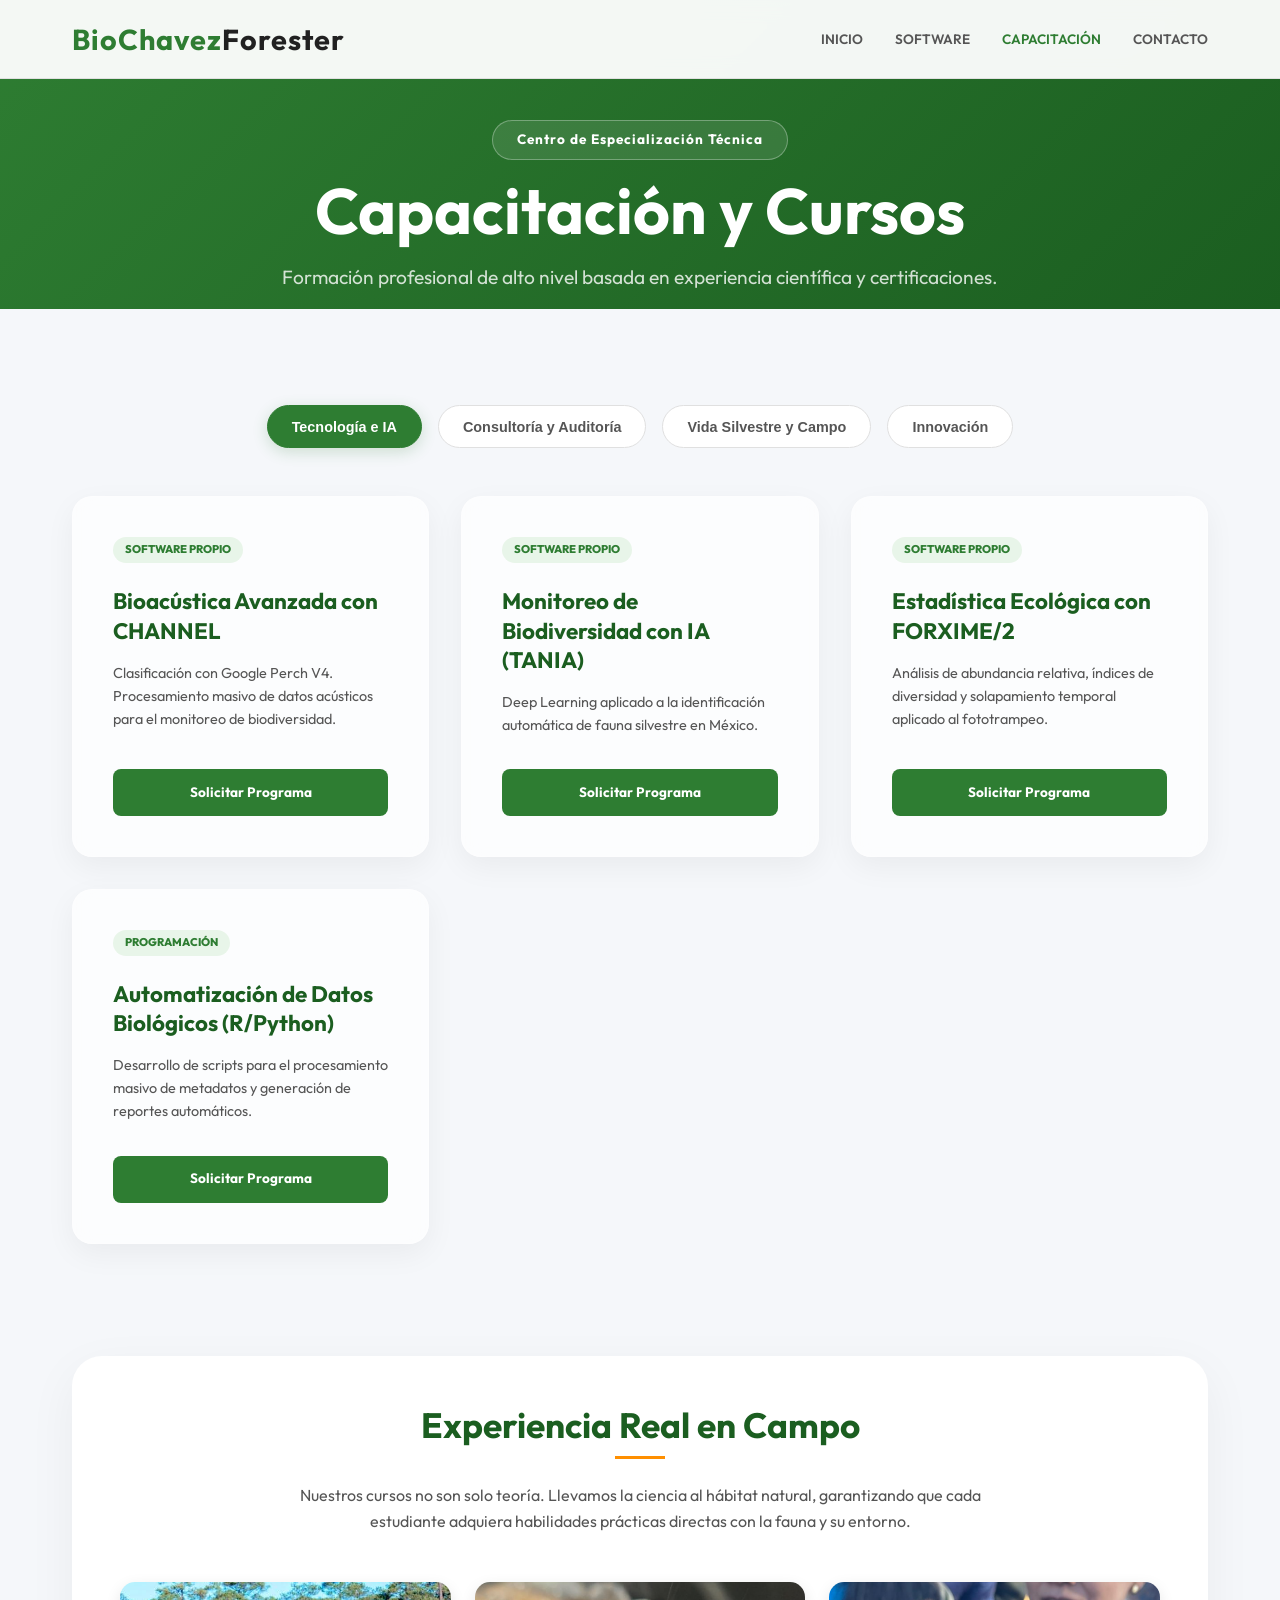
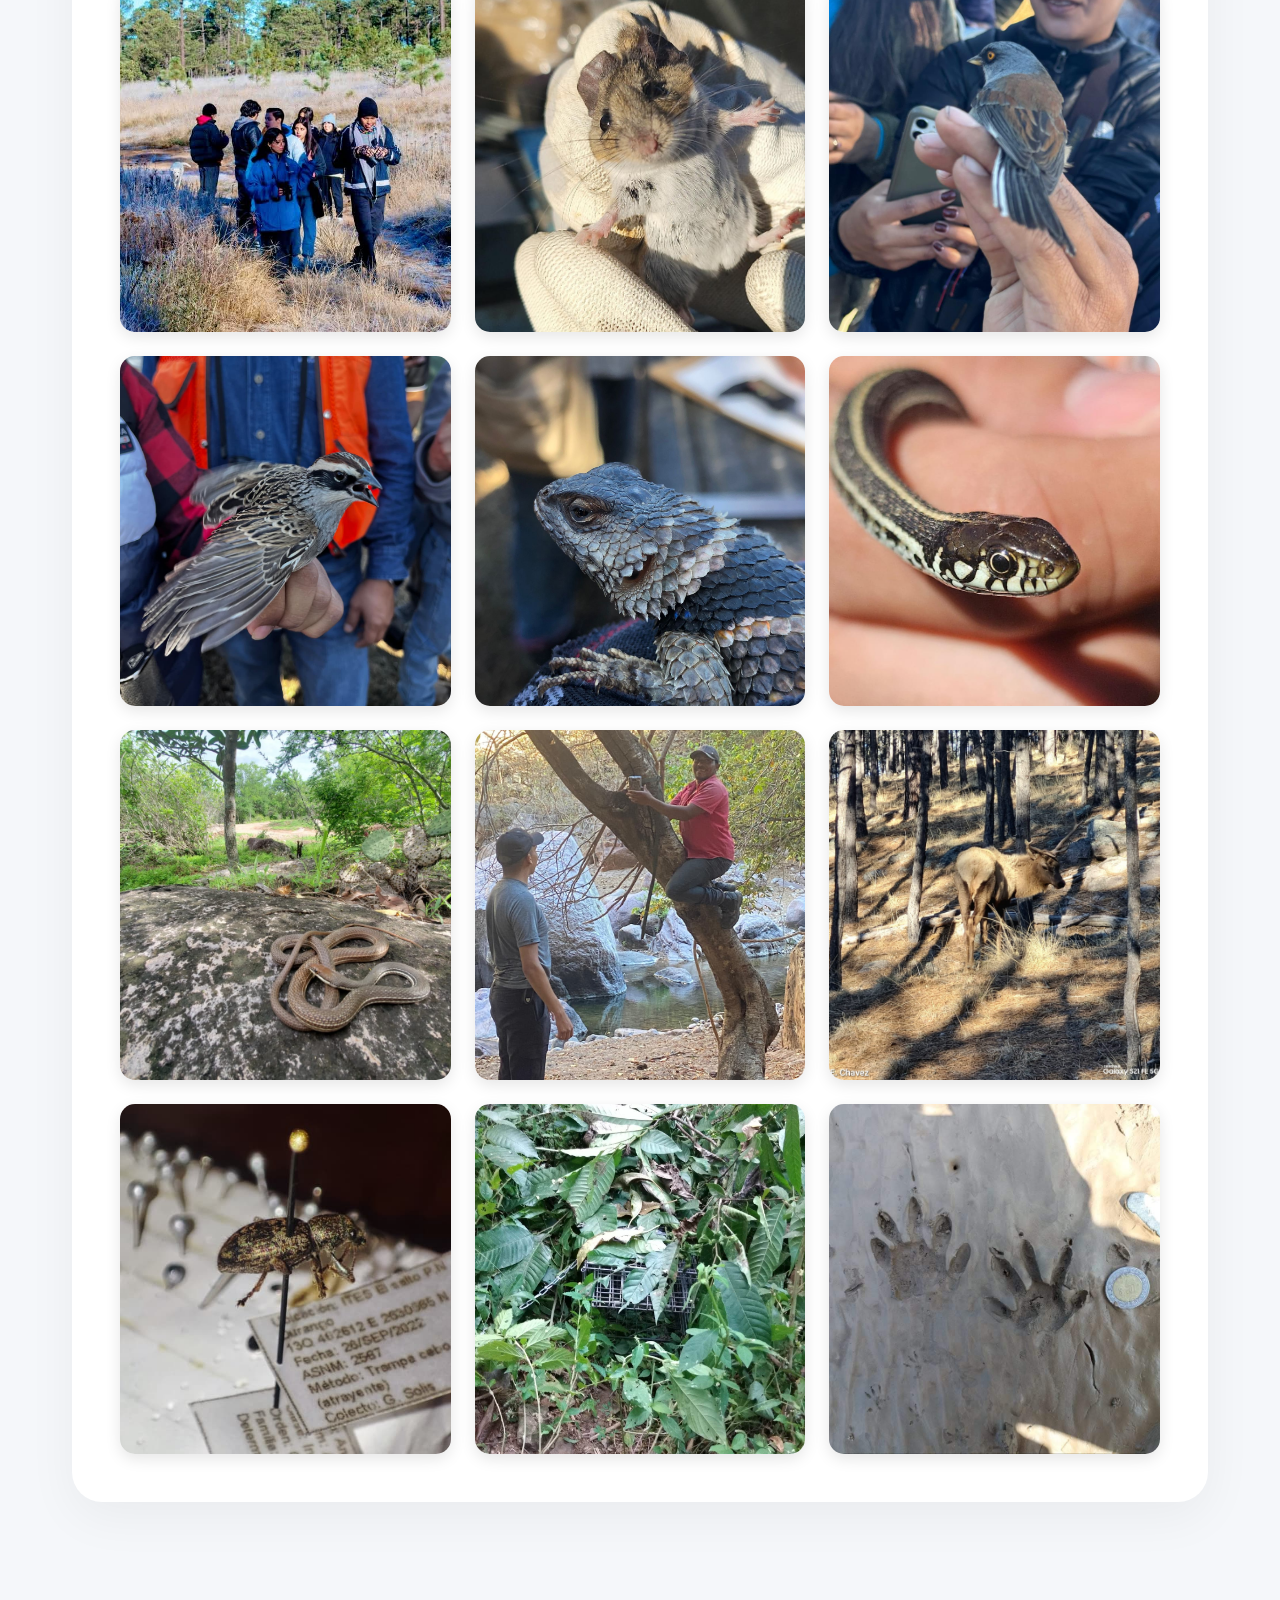
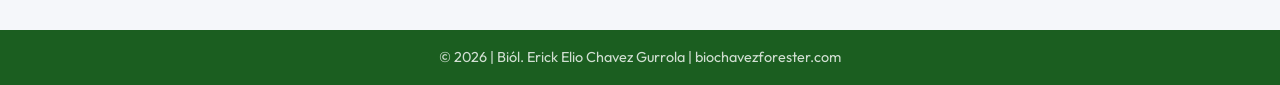
==== capacitacion.html @ ffa16d61 "Sustituye referencias de biochavez_seo_logo.jpg por .png y corrige extension de channel_box" ====
<!DOCTYPE html>
<html lang="es">

<head>
    <meta charset="UTF-8">
    <meta name="viewport" content="width=device-width, initial-scale=1.0">
    <title>Capacitación y Cursos | BioChavez Forester</title>

    <!-- SEO Meta Tags -->
    <meta name="description"
        content="Cursos especializados en bioacústica, fototrampeo, auditoría PROFEPA y manejo de fauna de BioChavez Forester para profesionales de la biología.">
    <meta name="keywords"
        content="cursos biodiversidad, capacitación ambiental, auditoría PROFEPA, bioacústica IA, fototrampeo, Erick Elio Chavez Gurrola">
    <meta name="author" content="Biól. Erick Elio Chavez Gurrola">
    <meta name="robots" content="index, follow">
    <link rel="canonical" href="https://biochavezforester.com/capacitacion">

    <!-- Open Graph / Facebook -->
    <meta property="og:type" content="article">
    <meta property="og:url" content="https://biochavezforester.com/capacitacion">
    <meta property="og:title" content="Capacitación y Cursos | BioChavez Forester">
    <meta property="og:description"
        content="Cursos especializados en bioacústica, fototrampeo, auditoría PROFEPA y manejo de fauna para profesionales.">
    <meta property="og:image" content="https://biochavezforester.com/assets/biochavez_seo_logo.png">

    <!-- Fuentes modernas -->
    <link rel="preconnect" href="https://fonts.googleapis.com">
    <link rel="preconnect" href="https://fonts.gstatic.com" crossorigin>
    <link href="https://fonts.googleapis.com/css2?family=Outfit:wght@300;400;600;700&display=swap" rel="stylesheet">
    <link rel="stylesheet" href="styles.css">
</head>

<body>
    <nav>
        <div class="container nav-content">
            <div class="logo">BioChavez<span>Forester</span></div>
            <ul class="nav-links">
                <li><a href="javascript:void(0)" data-scroll="inicio">Inicio</a></li>
                <li><a href="javascript:void(0)" data-scroll="software">Software</a></li>
                <li><a href="capacitacion" style="color: var(--primary-green);">Capacitación</a></li>
                <li><a href="javascript:void(0)" data-scroll="contacto">Contacto</a></li>
            </ul>
            <div class="hamburger">
                <span></span>
                <span></span>
                <span></span>
            </div>
        </div>
    </nav>

    <header class="sub-header">
        <div class="container hero-content">
            <span class="badge">Centro de Especialización Técnica</span>
            <h1>Capacitación y Cursos</h1>
            <p class="subtitle">Formación profesional de alto nivel basada en experiencia científica y certificaciones.
            </p>
        </div>
    </header>

    <main class="container" style="margin-top: 4rem; margin-bottom: 8rem;">


        <section id="cursos">
            <div class="tabs-container">
                <button class="tab-btn active" onclick="openTab(event, 'tecnologia')">Tecnología e IA</button>
                <button class="tab-btn" onclick="openTab(event, 'auditoria')">Consultoría y Auditoría</button>
                <button class="tab-btn" onclick="openTab(event, 'fauna')">Vida Silvestre y Campo</button>
                <button class="tab-btn" onclick="openTab(event, 'internacional')">Innovación</button>
            </div>

            <!-- TAB: TECNOLOGÍA -->
            <div id="tecnologia" class="tab-content active">
                <div class="course-grid">
                    <div class="course-card">
                        <span class="inst-badge">Software Propio</span>
                        <h3>Bioacústica Avanzada con CHANNEL</h3>
                        <p>Clasificación con Google Perch V4. Procesamiento masivo de datos acústicos para el monitoreo
                            de biodiversidad.</p>
                        <a href="/#contacto" class="btn-request">Solicitar Programa</a>
                    </div>
                    <div class="course-card">
                        <span class="inst-badge">Software Propio</span>
                        <h3>Monitoreo de Biodiversidad con IA (TANIA)</h3>
                        <p>Deep Learning aplicado a la identificación automática de fauna silvestre en México.</p>
                        <a href="/#contacto" class="btn-request">Solicitar Programa</a>
                    </div>
                    <div class="course-card">
                        <span class="inst-badge">Software Propio</span>
                        <h3>Estadística Ecológica con FORXIME/2</h3>
                        <p>Análisis de abundancia relativa, índices de diversidad y solapamiento temporal aplicado al
                            fototrampeo.</p>
                        <a href="/#contacto" class="btn-request">Solicitar Programa</a>
                    </div>
                    <div class="course-card">
                        <span class="inst-badge">Programación</span>
                        <h3>Automatización de Datos Biológicos (R/Python)</h3>
                        <p>Desarrollo de scripts para el procesamiento masivo de metadatos y generación de reportes
                            automáticos.</p>
                        <a href="/#contacto" class="btn-request">Solicitar Programa</a>
                    </div>
                </div>
            </div>

            <!-- TAB: AUDITORÍA -->
            <div id="auditoria" class="tab-content">
                <div class="course-grid">
                    <div class="course-card">
                        <span class="inst-badge">PROFEPA</span>
                        <h3>Distintivo Calidad Ambiental México</h3>
                        <p>Metodología y aplicación práctica como auditoría interna continua para el cumplimiento legal
                            ambiental federal.</p>
                        <a href="/#contacto" class="btn-request">Solicitar Programa</a>
                    </div>
                    <div class="course-card">
                        <span class="inst-badge">ISO 14001:2015</span>
                        <h3>Gestión de Sistemas ISO 14001</h3>
                        <p>Requisitos legales, administración ambiental corporativa y diseño de planes de contingencia.
                        </p>
                        <a href="/#contacto" class="btn-request">Solicitar Programa</a>
                    </div>
                    <div class="course-card">
                        <span class="inst-badge">Legal</span>
                        <h3>Supervisión y Control de Riesgos</h3>
                        <p>Gestión normativa bajo la Ley General de Equilibrio Ecológico y Protección al Ambiente.</p>
                        <a href="/#contacto" class="btn-request">Solicitar Programa</a>
                    </div>
                    <div class="course-card">
                        <span class="inst-badge">Seguridad</span>
                        <h3>Manejo de Materiales y Residuos Peligrosos</h3>
                        <p>Protocolos de seguridad industrial y supervisión técnica en el manejo de residuos especiales.
                        </p>
                        <a href="/#contacto" class="btn-request">Solicitar Programa</a>
                    </div>
                </div>
            </div>

            <!-- TAB: FAUNA -->
            <div id="fauna" class="tab-content">
                <div class="course-grid">
                    <div class="course-card">
                        <span class="inst-badge">Herpetología</span>
                        <h3>Manejo del Accidente Ofídico</h3>
                        <p>Protocolos de primera respuesta, identificación de especies venenosas en México y medidas de
                            prevención ante mordeduras.</p>
                        <a href="/#contacto" class="btn-request">Solicitar Programa</a>
                    </div>
                    <div class="course-card">
                        <span class="inst-badge">UNAM</span>
                        <h3>Toxicología de Animales de Importancia Médica</h3>
                        <p>Protocolos de antídotos y tratamiento primario para fauna de importancia médica en México.
                        </p>
                        <a href="/#contacto" class="btn-request">Solicitar Programa</a>
                    </div>
                    <div class="course-card">
                        <span class="inst-badge">Ornitología</span>
                        <h3>Formación de Guías de Observación de Aves</h3>
                        <p>Etología básica, identificación visual/auditiva y diseño de rutas de avistamiento
                            profesional.</p>
                        <a href="/#contacto" class="btn-request">Solicitar Programa</a>
                    </div>
                    <div class="course-card">
                        <span class="inst-badge">Campo (UANL)</span>
                        <h3>Técnicas de Muestreo de Fauna Silvestre</h3>
                        <p>Diseño de transectos, establecimiento de estaciones de trampeo y monitoreo no invasivo.</p>
                        <a href="/#contacto" class="btn-request">Solicitar Programa</a>
                    </div>
                    <div class="course-card">
                        <span class="inst-badge">Entomología</span>
                        <h3>Montaje y Conservación de Insectos</h3>
                        <p>Protocolos de recolecta, preparación física, etiquetado y preservación a largo plazo de
                            ejemplares científicos.</p>
                        <a href="/#contacto" class="btn-request">Solicitar Programa</a>
                    </div>
                </div>
            </div>

            <!-- TAB: INTERNACIONAL -->
            <div id="internacional" class="tab-content">
                <div class="course-grid">
                    <div class="course-card">
                        <span class="inst-badge">FAO</span>
                        <h3>Sistemas de Alerta Temprana ante Sequías</h3>
                        <p>Gestión hídrica estratégica y resiliencia comunitaria frente a eventos climáticos extremos.
                        </p>
                        <a href="/#contacto" class="btn-request">Solicitar Programa</a>
                    </div>
                    <div class="course-card">
                        <span class="inst-badge">FAO / Agro</span>
                        <h3>Innovación Agroalimentaria</h3>
                        <p>Estrategias de escalamiento rural y transferencia tecnológica para la sostenibilidad
                            alimentaria.</p>
                        <a href="/#contacto" class="btn-request">Solicitar Programa</a>
                    </div>
                    <div class="course-card">
                        <span class="inst-badge">Comunicación</span>
                        <h3>Redes Sociales para la Enseñanza Científica</h3>
                        <p>Uso de herramientas digitales y narrativas creativas para la educación ambiental efectiva.
                        </p>
                        <a href="/#contacto" class="btn-request">Solicitar Programa</a>
                    </div>
                </div>
            </div>

        </section>

        <!-- Galería de Experiencia Real en Campo -->
        <section class="field-gallery">
            <h2 class="section-title">Experiencia Real en Campo</h2>
            <p
                style="text-align: center; color: var(--text-medium); margin-bottom: 3rem; max-width: 700px; margin-left: auto; margin-right: auto;">
                Nuestros cursos no son solo teoría. Llevamos la ciencia al hábitat natural, garantizando que cada
                estudiante adquiera habilidades prácticas directas con la fauna y su entorno.
            </p>

            <div class="gallery-grid-field">
                <!-- Imagen 1: Clase en campo -->
                <div class="gallery-item-field">
                    <img src="assets/campo_clase.jpeg" alt="Estudiantes en el bosque">
                    <div class="gallery-overlay-field">Formación Práctica en Campo</div>
                </div>

                <!-- Imagen 2: Ratón -->
                <div class="gallery-item-field">
                    <img src="assets/campo_raton.jpeg" alt="Manejo de ratón">
                    <div class="gallery-overlay-field">Captura y Manejo de Micromamíferos</div>
                </div>

                <!-- Imagen 3: Ave 1 -->
                <div class="gallery-item-field">
                    <img src="assets/campo_ave1.jpeg" alt="Identificación de ave">
                    <div class="gallery-overlay-field">Muestreo de Avifauna</div>
                </div>

                <!-- Imagen 4: Ave 2 -->
                <div class="gallery-item-field">
                    <img src="assets/campo_ave2.jpeg" alt="Técnicas de ornitología">
                    <div class="gallery-overlay-field">Biometría y Etología de Aves</div>
                </div>

                <!-- Imagen 5: Lagartija -->
                <div class="gallery-item-field">
                    <img src="assets/campo_lagartija.jpeg" alt="Escamoso">
                    <div class="gallery-overlay-field">Herpetofauna: Escamosos</div>
                </div>

                <!-- Imagen 6: Serpiente 1 -->
                <div class="gallery-item-field">
                    <img src="assets/campo_serpiente.jpeg" alt="Manejo de serpiente">
                    <div class="gallery-overlay-field">Manejo de Reptiles</div>
                </div>

                <!-- Imagen 7: Serpiente 2 -->
                <div class="gallery-item-field">
                    <img src="assets/campo_serpiente2.jpeg" alt="Serpiente en roca">
                    <div class="gallery-overlay-field">Identificación de Especies en Hábitat</div>
                </div>

                <!-- Imagen 8: Fototrampeo -->
                <div class="gallery-item-field">
                    <img src="assets/campo_fotorampeo.jpeg" alt="Instalación de cámara trampa">
                    <div class="gallery-overlay-field">Instalación de Estaciones de Fototrampeo</div>
                </div>

                <!-- Imagen 9: Venado -->
                <div class="gallery-item-field">
                    <img src="assets/campo_venado.jpeg" alt="Venado en el bosque">
                    <div class="gallery-overlay-field">Monitoreo de Grandes Mamíferos</div>
                </div>

                <!-- Imagen 10: Insecto -->
                <div class="gallery-item-field">
                    <img src="assets/campo_insecto.jpeg" alt="Colección entomológica">
                    <div class="gallery-overlay-field">Entomología y Colecciones Científicas</div>
                </div>


                <!-- Imagen 12: Trampa -->
                <div class="gallery-item-field">
                    <img src="assets/campo_trampa.jpeg" alt="Trampa de jaula">
                    <div class="gallery-overlay-field">Técnicas de Trampeo</div>
                </div>

                <!-- Imagen 13: Huellas -->
                <div class="gallery-item-field">
                    <img src="assets/campo_huellas.jpeg" alt="Huellas en lodo">
                    <div class="gallery-overlay-field">Rastreo e Identificación de Huellas</div>
                </div>
            </div>
        </section>
    </main>

    <footer>
        <div class="container">
            <p>&copy; 2026 | Biól. Erick Elio Chavez Gurrola | biochavezforester.com</p>
        </div>
    </footer>

    <script>
        function openTab(evt, tabName) {
            var i, tabContent, tabBtns;
            tabContent = document.getElementsByClassName("tab-content");
            for (i = 0; i < tabContent.length; i++) {
                tabContent[i].classList.remove("active");
            }
            tabBtns = document.getElementsByClassName("tab-btn");
            for (i = 0; i < tabBtns.length; i++) {
                tabBtns[i].classList.remove("active");
            }
            document.getElementById(tabName).classList.add("active");
            evt.currentTarget.classList.add("active");
        }
    </script>

    <!-- Script compartido para navegación limpia -->
    <script src="scripts.js"></script>
</body>

</html>
---- styles.css ----
:root {
    --bg-light: #F5F7FA;
    --primary-green: #2E7D32; 
    --primary-dark: #1B5E20;
    --primary-light: #4CAF50;
    --accent-teal: #00897B;
    --text-dark: #212121;
    --text-medium: #555555;
    --text-light: #888888;
    --bg-white: #FFFFFF;
    --border: #E0E0E0;
    --shadow-md: 0 4px 12px rgba(0, 0, 0, 0.05);
    --gold-accent: #FF8F00;
    --accent-formal: #2E7D32;
}

* {
    margin: 0;
    padding: 0;
    box-sizing: border-box;
}

body {
    font-family: 'Outfit', sans-serif;
    background-color: var(--bg-light);
    color: var(--text-dark);
    line-height: 1.6;
    overflow-x: hidden;
    scroll-behavior: smooth;
}

.container {
    max-width: 1200px;
    margin: 0 auto;
    padding-left: 2rem;
    padding-right: 2rem;
}

/* Nav */
nav {
    position: fixed;
    top: 0;
    width: 100%;
    z-index: 1000;
    background: rgba(255, 255, 255, 0.95);
    backdrop-filter: blur(10px);
    border-bottom: 1px solid var(--border);
    padding: 1rem 0;
}

.nav-content {
    display: flex;
    justify-content: space-between;
    align-items: center;
}

.logo {
    font-size: 1.8rem;
    font-weight: 700;
    color: var(--primary-green);
    letter-spacing: 1px;
}

.logo span {
    color: var(--text-dark);
}

.nav-links {
    display: flex;
    list-style: none;
    gap: 2rem;
    align-items: center;
}

.nav-links {
    display: flex;
    list-style: none;
    gap: 2rem;
}

.nav-links a {
    text-decoration: none;
    color: var(--text-medium);
    font-weight: 600;
    transition: 0.3s;
    font-size: 0.85rem;
    text-transform: uppercase;
}

.nav-links a:hover {
    color: var(--primary-green);
}

/* Hero */
header {
    min-height: 100vh;
    display: flex;
    align-items: center;
    background: linear-gradient(135deg, #ffffff 0%, #E8F5E9 100%);
    padding-top: 100px;
}

.hero-content {
    text-align: center;
    animation: fadeInUp 1s ease-out;
}

.badge {
    color: var(--primary-green);
    background: #E8F5E9;
    padding: 0.5rem 1.5rem;
    border-radius: 50px;
    font-size: 0.85rem;
    font-weight: 700;
    letter-spacing: 1px;
    border: 1px solid var(--primary-light);
    margin-bottom: 2rem;
    display: inline-block;
}

h1 {
    font-size: clamp(2.5rem, 8vw, 4rem);
    line-height: 1.1;
    margin-bottom: 1.5rem;
    color: var(--primary-dark);
}

.subtitle {
    font-size: 1.2rem;
    color: var(--text-medium);
    max-width: 800px;
    margin: 0 auto 3rem;
}

/* Botones */
.btn {
    padding: 1rem 2.5rem;
    border-radius: 8px;
    text-decoration: none;
    font-weight: 700;
    transition: 0.3s;
    display: inline-block;
}

.btn-primary {
    background-color: var(--primary-green);
    color: #fff;
    box-shadow: 0 4px 10px rgba(46, 125, 50, 0.2);
}

.btn-primary:hover {
    transform: translateY(-2px);
    background-color: var(--primary-dark);
}

.btn-outline {
    border: 2px solid var(--primary-green);
    color: var(--primary-green);
    margin-left: 1rem;
}

.btn-outline:hover {
    background: var(--primary-bg);
}

/* Software Grid */
section {
    padding: 2rem 0;
    scroll-margin-top: 80px;
}

.section-title {
    font-size: 2.2rem;
    text-align: center;
    margin-top: 0;
    margin-bottom: 1.5rem;
    line-height: 1.2;
    color: var(--primary-dark);
}

.section-title::after {
    content: '';
    display: block;
    width: 50px;
    height: 3px;
    background: var(--gold-accent);
    margin: 10px auto;
}

/* Misión y Visión */
.mv-grid {
    display: grid;
    grid-template-columns: repeat(auto-fit, minmax(300px, 1fr));
    gap: 3rem;
    margin-top: -80px;
    position: relative;
    z-index: 10;
}

.mv-card {
    background: #ffffff;
    padding: 3rem;
    border-radius: 15px;
    box-shadow: 0 10px 30px rgba(0,0,0,0.06);
    border-bottom: 5px solid var(--primary-green);
    text-align: center;
}

.mv-card h3 {
    font-size: 1.5rem;
    color: var(--primary-dark);
    margin-bottom: 1.5rem;
}

.mv-card p {
    color: var(--text-medium);
    font-size: 0.95rem;
}

/* Nuestros Desarrollos Grid (Flex para centrar última fila) */
.tools-grid {
    display: flex;
    flex-wrap: wrap;
    justify-content: center;
    gap: 2rem;
    margin-top: 3rem;
}

.tool-card {
    flex: 1 1 320px;
    max-width: 380px;
    background: var(--bg-white);
    border: 1px solid var(--border);
    padding: 2.5rem;
    border-radius: 12px;
    transition: 0.4s;
    display: flex;
    flex-direction: column;
    justify-content: space-between;
}

.tool-card:hover {
    transform: translateY(-8px);
    box-shadow: 0 12px 30px rgba(0, 0, 0, 0.08);
    border-color: var(--primary-light);
}

.tool-icon {
    font-size: 2.5rem;
    margin-bottom: 1.5rem;
    filter: drop-shadow(0 4px 4px rgba(0,0,0,0.1));
}

.tool-card-logo {
    width: 60px;
    height: 60px;
    object-fit: contain;
    margin-bottom: 1.5rem;
}

.tool-card h3 {
    font-size: 1.6rem;
    margin-bottom: 1rem;
    color: var(--primary-dark);
}

.tool-card p {
    color: var(--text-medium);
    font-size: 0.9rem;
    margin-bottom: 2rem;
}

.tool-footer {
    display: flex;
    justify-content: space-between;
    align-items: center;
    border-top: 1px solid #f0f0f0;
    padding-top: 1.5rem;
}

.status {
    font-size: 0.75rem;
    color: var(--accent-teal);
    font-weight: 700;
    text-transform: uppercase;
}

/* Estilos para Upcoming Card (Channel Box) */
.upcoming-card {
    border: 1.5px solid rgba(46, 125, 50, 0.2) !important;
    background: linear-gradient(180deg, #ffffff 0%, #f9fbf9 100%);
    position: relative;
    overflow: hidden;
}

.upcoming-card::before {
    content: '';
    position: absolute;
    top: 0;
    right: 0;
    width: 100px;
    height: 100px;
    background: radial-gradient(circle at top right, rgba(46, 125, 50, 0.05), transparent);
    pointer-events: none;
}

.tool-visual-container {
    height: 180px;
    background: #f0f4f0;
    margin: -2.5rem -2.5rem 1.5rem -2.5rem;
    display: flex;
    align-items: center;
    justify-content: center;
    position: relative;
    overflow: hidden;
    border-bottom: 1px solid rgba(0,0,0,0.03);
}

.tool-main-img {
    height: 80%;
    width: auto;
    object-fit: contain;
    filter: drop-shadow(0 10px 15px rgba(0,0,0,0.1));
    transition: 0.5s ease;
}

.upcoming-card:hover .tool-main-img {
    transform: scale(1.1) rotate(2deg);
}

.badge-upcoming {
    position: absolute;
    top: 15px;
    right: 15px;
    background: rgba(46, 125, 50, 0.9);
    backdrop-filter: blur(4px);
    color: white;
    padding: 4px 12px;
    border-radius: 50px;
    font-size: 0.65rem;
    font-weight: 800;
    letter-spacing: 1px;
    box-shadow: 0 4px 10px rgba(0,0,0,0.1);
}

.status-container {
    display: flex;
    align-items: center;
    gap: 0.5rem;
}

.status-dot {
    width: 8px;
    height: 8px;
    background-color: var(--primary-green);
    border-radius: 50%;
    position: relative;
}

.status-dot::after {
    content: '';
    position: absolute;
    top: 0;
    left: 0;
    width: 100%;
    height: 100%;
    background-color: var(--primary-green);
    border-radius: 50%;
    animation: status-pulse 2s infinite;
}

@keyframes status-pulse {
    0% { transform: scale(1); opacity: 0.8; }
    100% { transform: scale(3); opacity: 0; }
}

.btn-sm {
    background: var(--primary-green);
    color: #fff;
    padding: 0.5rem 1.2rem;
    border-radius: 6px;
    text-decoration: none;
    font-weight: 700;
    font-size: 0.8rem;
}

/* Servicios Grid */
.services-grid {
    display: grid;
    grid-template-columns: repeat(auto-fit, minmax(320px, 1fr));
    gap: 2rem;
    margin-top: 2rem;
    justify-content: center;
}

.service-card {
    background: #fff;
    padding: 1rem;
    border-radius: 20px;
    box-shadow: 0 10px 30px rgba(0,0,0,0.05);
    transition: 0.3s ease;
    border: 1px solid #f0f0f0;
    text-align: center;
    position: relative;
    overflow: hidden;
}

.service-card::after {
    content: '';
    position: absolute;
    top: 0;
    left: 0;
    width: 4px;
    height: 100%;
    background: var(--primary-green);
    opacity: 0;
    transition: 0.3s;
}

.service-card:hover {
    transform: translateY(-8px);
    box-shadow: 0 20px 40px rgba(0,0,0,0.08);
    border-color: var(--primary-light);
}

.service-card:hover::after {
    opacity: 1;
}

.service-card h3 {
    font-size: 1.5rem;
    color: var(--primary-dark);
    margin-bottom: 1rem;
}

.service-card p {
    color: var(--text-medium);
    font-size: 0.95rem;
    line-height: 1.8;
}

/* Contacto */
.contact-grid {
    display: grid;
    grid-template-columns: repeat(auto-fit, minmax(280px, 1fr));
    gap: 1rem;
}

.contact-card {
    background: var(--bg-white);
    padding: 1rem;
    border-radius: 20px;
    box-shadow: 0 20px 40px rgba(0,0,0,0.05);
    border: 1px solid var(--border);
}

input, select, textarea {
    width: 100%;
    padding: 0.8rem;
    border: 1px solid var(--border);
    border-radius: 6px;
    margin-top: 0.5rem;
}

textarea {
    height: 120px;
    resize: none;
}

.btn-block {
    width: 100%;
    border: none;
    cursor: pointer;
    background: var(--primary-green);
    color: #fff;
    padding: 1rem;
    border-radius: 6px;
    font-weight: 700;
    margin-top: 1rem;
}

/* Footer */
footer {
    padding: 1rem 0;
    background: var(--primary-dark);
    color: #fff;
    text-align: center;
}

footer p {
    font-size: 0.9rem;
    opacity: 0.8;
}

/* Download Section Premium */
.download-card {
    margin-top: 5rem;
    text-align: center;
    border: 1px solid rgba(46, 139, 87, 0.2);
    padding: 4rem 2rem;
    border-radius: 24px;
    background: linear-gradient(135deg, rgba(46, 139, 87, 0.03) 0%, rgba(255, 255, 255, 1) 100%);
    box-shadow: 0 20px 40px rgba(0, 0, 0, 0.05);
    position: relative;
    overflow: hidden;
}

.download-card::before {
    content: '';
    position: absolute;
    top: -50%;
    left: -50%;
    width: 200%;
    height: 200%;
    background: radial-gradient(circle, rgba(46, 139, 87, 0.05) 0%, transparent 70%);
    pointer-events: none;
}

.btn-execute-main {
    display: inline-flex;
    align-items: center;
    gap: 0.8rem;
    padding: 1.2rem 3rem;
    background: linear-gradient(135deg, var(--primary-green) 0%, var(--primary-dark) 100%);
    color: #ffffff;
    text-decoration: none;
    font-weight: 700;
    font-size: 1.1rem;
    border-radius: 50px;
    box-shadow: 0 10px 25px rgba(46, 125, 50, 0.3);
    transition: all 0.4s cubic-bezier(0.175, 0.885, 0.32, 1.275);
    border: 1px solid rgba(255, 255, 255, 0.1);
    position: relative;
    z-index: 1;
}

.btn-execute-main:hover {
    transform: translateY(-5px) scale(1.02);
    box-shadow: 0 15px 30px rgba(46, 125, 50, 0.4);
    background: linear-gradient(135deg, var(--primary-light) 0%, var(--primary-green) 100%);
}

.btn-execute-main:active {
    transform: translateY(-2px);
}

.btn-execute-main svg {
    width: 24px;
    height: 24px;
    fill: currentColor;
    transition: transform 0.3s ease;
}

.btn-execute-main:hover svg {
    transform: translateY(3px);
}

@keyframes pulse-ring {
    0% { transform: scale(0.95); box-shadow: 0 0 0 0 rgba(46, 125, 50, 0.7); }
    70% { transform: scale(1); box-shadow: 0 0 0 15px rgba(46, 125, 50, 0); }
    100% { transform: scale(0.95); box-shadow: 0 0 0 0 rgba(46, 125, 50, 0); }
}

.pulse-animation {
    animation: pulse-ring 2s infinite;
}

/* Sub-header Pages */
.sub-header {
    height: auto;
    min-height: 0;
    display: block; /* Cambiado de flex para mejor control de paddings simétricos */
    background: linear-gradient(135deg, var(--primary-green) 0%, var(--primary-dark) 100%);
    color: #fff;
    padding-top: 120px; /* Espacio para el nav (70px) + 50px de margen superior */
    padding-bottom: 1rem; /* Margen inferior exacto de 50px para simetría */
    text-align: center;
}

.sub-header h1 {
    color: #fff;
    margin-bottom: 1rem;
}

.sub-header .subtitle {
    margin-bottom: 0; /* Eliminamos el margen excesivo de 3rem */
    color: rgba(255,255,255,0.9);
}

.sub-header .badge {
    background: rgba(255,255,255,0.1);
    color: #fff;
    border-color: rgba(255,255,255,0.3);
    margin-bottom: 1rem;
}

.sub-header .subtitle {
    color: rgba(255,255,255,0.8);
}

.details-section {
    margin-top: -1rem;
}

.info-card {
    background: #fff;
    padding: 1rem;
    border-radius: 12px;
    box-shadow: 0 10px 30px rgba(0,0,0,0.1);
}

/* Hamburger & Animations */
.hamburger {
    display: none;
    cursor: pointer;
}

@keyframes fadeInUp {
    from { opacity: 0; transform: translateY(20px); }
    to { opacity: 1; transform: translateY(0); }
}

/* Galería */
.gallery-grid {
    display: grid;
    grid-template-columns: repeat(auto-fit, minmax(280px, 1fr));
    gap: 1rem;
}

.gallery-item {
    background: #fff;
    border-radius: 12px;
    overflow: hidden;
    transition: 0.3s;
}

.gallery-item img {
    width: 100%;
    height: 200px;
    object-fit: cover;
}

/* Success Stories Enhancement */
.success-card {
    background: #fff;
    border-radius: 20px;
    overflow: hidden;
    display: grid;
    grid-template-columns: 1.2fr 1fr;
    box-shadow: 0 15px 40px rgba(0,0,0,0.06);
    margin-bottom: 2rem;
    transition: transform 0.3s ease;
}

.success-card:hover {
    transform: translateY(-5px);
}

.success-img-container {
    position: relative;
    height: 100%;
    min-height: 400px;
    overflow: hidden;
}

.success-img-container img {
    width: 100%;
    height: 100%;
    object-fit: cover;
    display: block;
}

.success-badge {
    position: absolute;
    top: 20px;
    left: 20px;
    background: var(--primary-green);
    color: #fff;
    padding: 0.6rem 1.2rem;
    border-radius: 50px;
    font-size: 0.8rem;
    font-weight: 700;
    z-index: 10;
    box-shadow: 0 4px 10px rgba(0,0,0,0.2);
}

.success-info {
    padding: 3rem;
    display: flex;
    flex-direction: column;
    justify-content: center;
}

.success-info h3 {
    font-size: 2rem;
    color: var(--primary-dark);
    margin-bottom: 1rem;
    line-height: 1.2;
}

.success-info p {
    color: var(--text-medium);
    margin-bottom: 2rem;
    font-size: 1rem;
}

.scientific-meta {
    display: grid;
    grid-template-columns: repeat(auto-fit, minmax(140px, 1fr));
    gap: 1.5rem;
    margin-bottom: 2rem;
    padding: 1.5rem;
    background: #f8fcf8;
    border-radius: 12px;
    border: 1px solid #e8f5e9;
}

.scientific-meta div {
    font-size: 0.85rem;
}

.scientific-meta b {
    color: var(--primary-green);
    display: block;
    font-size: 0.75rem;
    text-transform: uppercase;
    letter-spacing: 0.5px;
    margin-bottom: 0.2rem;
}

.scientific-meta span {
    color: var(--text-dark);
    font-weight: 600;
}

.institutions-row {
    margin-top: auto;
    display: flex;
    flex-wrap: wrap;
    align-items: center;
    gap: 1rem;
    padding-top: 1.5rem;
    border-top: 1px solid #f0f0f0;
}

.institutions-row span {
    width: 100%;
    font-size: 0.75rem;
    color: var(--text-light);
    font-weight: 700;
    text-transform: uppercase;
    margin-bottom: 0.2rem;
}

.inst-logo {
    font-size: 0.8rem;
    font-weight: 600;
    color: var(--text-medium);
    padding: 0.4rem 0.8rem;
    background: #f5f5f5;
    border-radius: 6px;
    border: 1px solid #eee;
}

@media (max-width: 968px) {
    .success-card { 
        grid-template-columns: 1fr; 
        margin-bottom: 2rem;
    }
    .success-img-container { height: 300px; min-height: 300px; }
    .success-info { padding: 2rem; }
    .success-info h3 { font-size: 1.6rem; }
}

@media (max-width: 768px) {
    .nav-links {
        display: none;
        position: fixed;
        top: 70px;
        left: 0;
        width: 100%;
        height: calc(100vh - 70px);
        background: white;
        flex-direction: column;
        padding: 2rem;
        gap: 1.5rem;
        z-index: 1000;
        overflow-y: auto;
    }

    .nav-links.active {
        display: flex;
    }

    .nav-links li {
        width: 100%;
    }

    .nav-links a {
        font-size: 1.1rem;
        justify-content: space-between;
        width: 100%;
        padding: 0.5rem 0;
    }

    .dropdown-menu {
        position: static;
        transform: none;
        opacity: 1;
        visibility: visible;
        display: none;
        box-shadow: none;
        background: rgba(46, 125, 50, 0.05);
        border: none;
        width: 100%;
        margin-top: 0.5rem;
        padding: 0.5rem 0;
    }

    .has-dropdown.mobile-active .dropdown-menu {
        display: block;
    }

    .has-dropdown.mobile-active .arrow {
        transform: rotate(180deg);
    }

    .hamburger { display: block; }
    header { padding-top: 100px; }
    .sub-header { padding-top: 100px; }
    .tools-grid { grid-template-columns: 1fr; }
    .section-title { font-size: 1.8rem; }
    .container { padding: 0 1.5rem; }
}

@media (max-width: 480px) {
    section { padding: 1.5rem 0; }
    .section-title { font-size: 1.6rem; }
    .subtitle { font-size: 0.9rem; padding: 0 1rem; }
    .success-img-container { height: 250px; min-height: 250px; }
    .success-info { padding: 1.5rem; }
    .success-info h3 { font-size: 1.4rem; }
    .scientific-meta { 
        grid-template-columns: 1fr; 
        padding: 1rem;
        gap: 1rem;
    }
    .inst-logo { font-size: 0.75rem; }
    .contact-card { padding: 1.5rem; }
    .form-group label { font-size: 0.8rem; }
    .btn-block { padding: 0.8rem; font-size: 0.9rem; }
}

/* Lightbox Modal */
.lightbox-modal {
    display: none;
    position: fixed;
    z-index: 2000;
    left: 0;
    top: 0;
    width: 100%;
    height: 100%;
    background-color: rgba(0, 0, 0, 0.9);
    backdrop-filter: blur(5px);
    justify-content: center;
    align-items: center;
    flex-direction: column;
}

.lightbox-modal.active {
    display: flex;
}

.lightbox-content {
    max-width: 90%;
    max-height: 80%;
    border-radius: 12px;
    box-shadow: 0 0 50px rgba(0, 0, 0, 0.5);
    object-fit: contain;
}

.lightbox-close {
    position: absolute;
    top: 30px;
    right: 30px;
    color: #fff;
    font-size: 50px;
    font-weight: 300;
    cursor: pointer;
    transition: 0.3s;
}

.lightbox-close:hover {
    color: var(--primary-light);
    transform: scale(1.1);
}

.lightbox-caption {
    margin-top: 20px;
    text-align: center;
    color: #fff;
    max-width: 800px;
    padding: 0 2rem;
}

.lightbox-caption h4 {
    font-size: 1.5rem;
    margin-bottom: 0.5rem;
}

.lightbox-caption p {
    font-size: 0.9rem;
    opacity: 0.8;
}
/* --- Estilos del Catálogo de Capacitación --- */
.tabs-container {
    display: flex;
    justify-content: center;
    gap: 1rem;
    margin-bottom: 3rem;
    flex-wrap: wrap;
}

.tab-btn {
    padding: 0.8rem 1.5rem;
    border: 1px solid var(--border);
    background: var(--bg-white);
    border-radius: 50px;
    cursor: pointer;
    font-weight: 600;
    font-size: 0.9rem;
    color: var(--text-medium);
    transition: all 0.3s ease;
}

.tab-btn:hover {
    border-color: var(--primary-green);
    color: var(--primary-green);
}

.tab-btn.active {
    background: var(--primary-green);
    color: #fff;
    border-color: var(--primary-green);
    box-shadow: 0 4px 15px rgba(46, 125, 50, 0.2);
}

.tab-content {
    display: none;
    animation: fadeIn 0.5s ease;
}

.tab-content.active {
    display: block;
}

.course-grid {
    display: grid;
    grid-template-columns: repeat(auto-fit, minmax(300px, 1fr));
    gap: 2rem;
}

.course-card {
    background: rgba(255, 255, 255, 0.7);
    backdrop-filter: blur(10px);
    border: 1px solid rgba(255, 255, 255, 0.3);
    padding: 2.5rem;
    border-radius: 20px;
    box-shadow: 0 10px 30px rgba(0,0,0,0.05);
    transition: all 0.4s ease;
    display: flex;
    flex-direction: column;
}

.course-card:hover {
    transform: translateY(-10px);
    box-shadow: 0 20px 40px rgba(0,0,0,0.1);
    background: #fff;
}

.inst-badge {
    align-self: flex-start;
    padding: 4px 12px;
    background: #e8f5e9;
    color: var(--primary-green);
    border-radius: 50px;
    font-size: 0.7rem;
    font-weight: 800;
    text-transform: uppercase;
    margin-bottom: 1.5rem;
}

.course-card h3 {
    font-size: 1.4rem;
    color: var(--primary-dark);
    margin-bottom: 1rem;
    line-height: 1.3;
}

.course-card p {
    font-size: 0.9rem;
    color: var(--text-medium);
    margin-bottom: 2rem;
    flex-grow: 1;
}

.btn-request {
    padding: 0.8rem 1.5rem;
    background: var(--primary-green);
    color: #fff;
    text-decoration: none;
    border-radius: 8px;
    font-weight: 700;
    font-size: 0.85rem;
    text-align: center;
    transition: 0.3s;
}

.btn-request:hover {
    background: var(--primary-dark);
}

.cv-download-banner {
    background: linear-gradient(135deg, var(--primary-dark) 0%, #000 100%);
    color: #fff;
    padding: 3rem;
    border-radius: 24px;
    margin-bottom: 4rem;
    display: flex;
    justify-content: space-between;
    align-items: center;
    flex-wrap: wrap;
    gap: 2rem;
}

.cv-text h2 {
    font-size: 2rem;
    margin-bottom: 0.5rem;
}

.cv-text p {
    opacity: 0.8;
}

.btn-cv {
    padding: 1rem 2.5rem;
    background: var(--gold-accent);
    color: #fff;
    text-decoration: none;
    border-radius: 12px;
    font-weight: 700;
    transition: 0.3s;
    box-shadow: 0 4px 15px rgba(255, 143, 0, 0.3);
}

.btn-cv:hover {
    transform: scale(1.05);
    background: #ff9800;
}

@keyframes fadeIn {
    from { opacity: 0; transform: translateY(10px); }
    to { opacity: 1; transform: translateY(0); }
}

@media (max-width: 768px) {
    .cv-download-banner {
        text-align: center;
        justify-content: center;
    }
    .btn-cv { width: 100%; }
}
/* --- Galería de Experiencia en Campo --- */
.field-gallery {
    margin-top: 5rem;
    padding: 3rem;
    background: #fff;
    border-radius: 30px;
    box-shadow: 0 15px 50px rgba(0,0,0,0.05);
}

.gallery-grid-field {
    display: grid;
    grid-template-columns: repeat(auto-fit, minmax(280px, 1fr));
    gap: 1.5rem;
    margin-top: 2rem;
}

.gallery-item-field {
    position: relative;
    overflow: hidden;
    border-radius: 15px;
    height: 350px;
    box-shadow: 0 5px 15px rgba(0,0,0,0.1);
}

.gallery-item-field img {
    width: 100%;
    height: 100%;
    object-fit: cover;
    transition: transform 0.6s cubic-bezier(0.165, 0.84, 0.44, 1);
}

.gallery-item-field:hover img {
    transform: scale(1.1);
}

.gallery-overlay-field {
    position: absolute;
    bottom: 0;
    left: 0;
    width: 100%;
    padding: 2rem 1.5rem;
    background: linear-gradient(transparent, rgba(0,0,0,0.8));
    color: #fff;
    font-size: 0.9rem;
    font-weight: 600;
    opacity: 0;
    transition: 0.4s;
    display: flex;
    align-items: flex-end;
}

.gallery-item-field:hover .gallery-overlay-field {
    opacity: 1;
}
/* Citation Card */
.citation-card {
    margin-top: 3rem;
    padding: 2.5rem;
    background: #ffffff;
    border-radius: 20px;
    border: 1px solid var(--border);
    box-shadow: var(--shadow-md);
    position: relative;
}

.citation-header {
    display: flex;
    align-items: center;
    gap: 1rem;
    margin-bottom: 1.5rem;
}

.citation-badge {
    background: #e8f5e9;
    color: var(--primary-green);
    padding: 0.4rem 1rem;
    border-radius: 50px;
    font-size: 0.75rem;
    font-weight: 700;
    text-transform: uppercase;
    border: 1px solid var(--primary-light);
}

.citation-box {
    background: #f8f9fa;
    padding: 1.5rem;
    border-radius: 12px;
    border-left: 4px solid var(--primary-green);
    font-family: 'Outfit', sans-serif;
    font-size: 0.95rem;
    color: var(--text-dark);
    line-height: 1.6;
    margin-bottom: 1.5rem;
}

.citation-box i {
    color: var(--text-medium);
}

.doi-link {
    display: inline-flex;
    align-items: center;
    gap: 0.5rem;
    color: var(--primary-green);
    text-decoration: none;
    font-weight: 600;
    transition: 0.3s;
}

.doi-link:hover {
    color: var(--primary-dark);
    text-decoration: underline;
}

.github-btn-alt {
    display: inline-flex;
    align-items: center;
    gap: 0.6rem;
    padding: 0.8rem 1.5rem;
    background: #24292e;
    color: #fff;
    text-decoration: none;
    border-radius: 8px;
    font-weight: 600;
    font-size: 0.9rem;
    transition: 0.3s;
}

.github-btn-alt:hover {
    background: #000;
    transform: translateY(-2px);
}

/* Heartbeat Animation */
@keyframes heartbeat {
    0% { transform: scale(1); }
    14% { transform: scale(1.1); }
    28% { transform: scale(1); }
    42% { transform: scale(1.1); }
    70% { transform: scale(1); }
}

.heartbeat {
    animation: heartbeat 1.5s ease-in-out infinite;
}
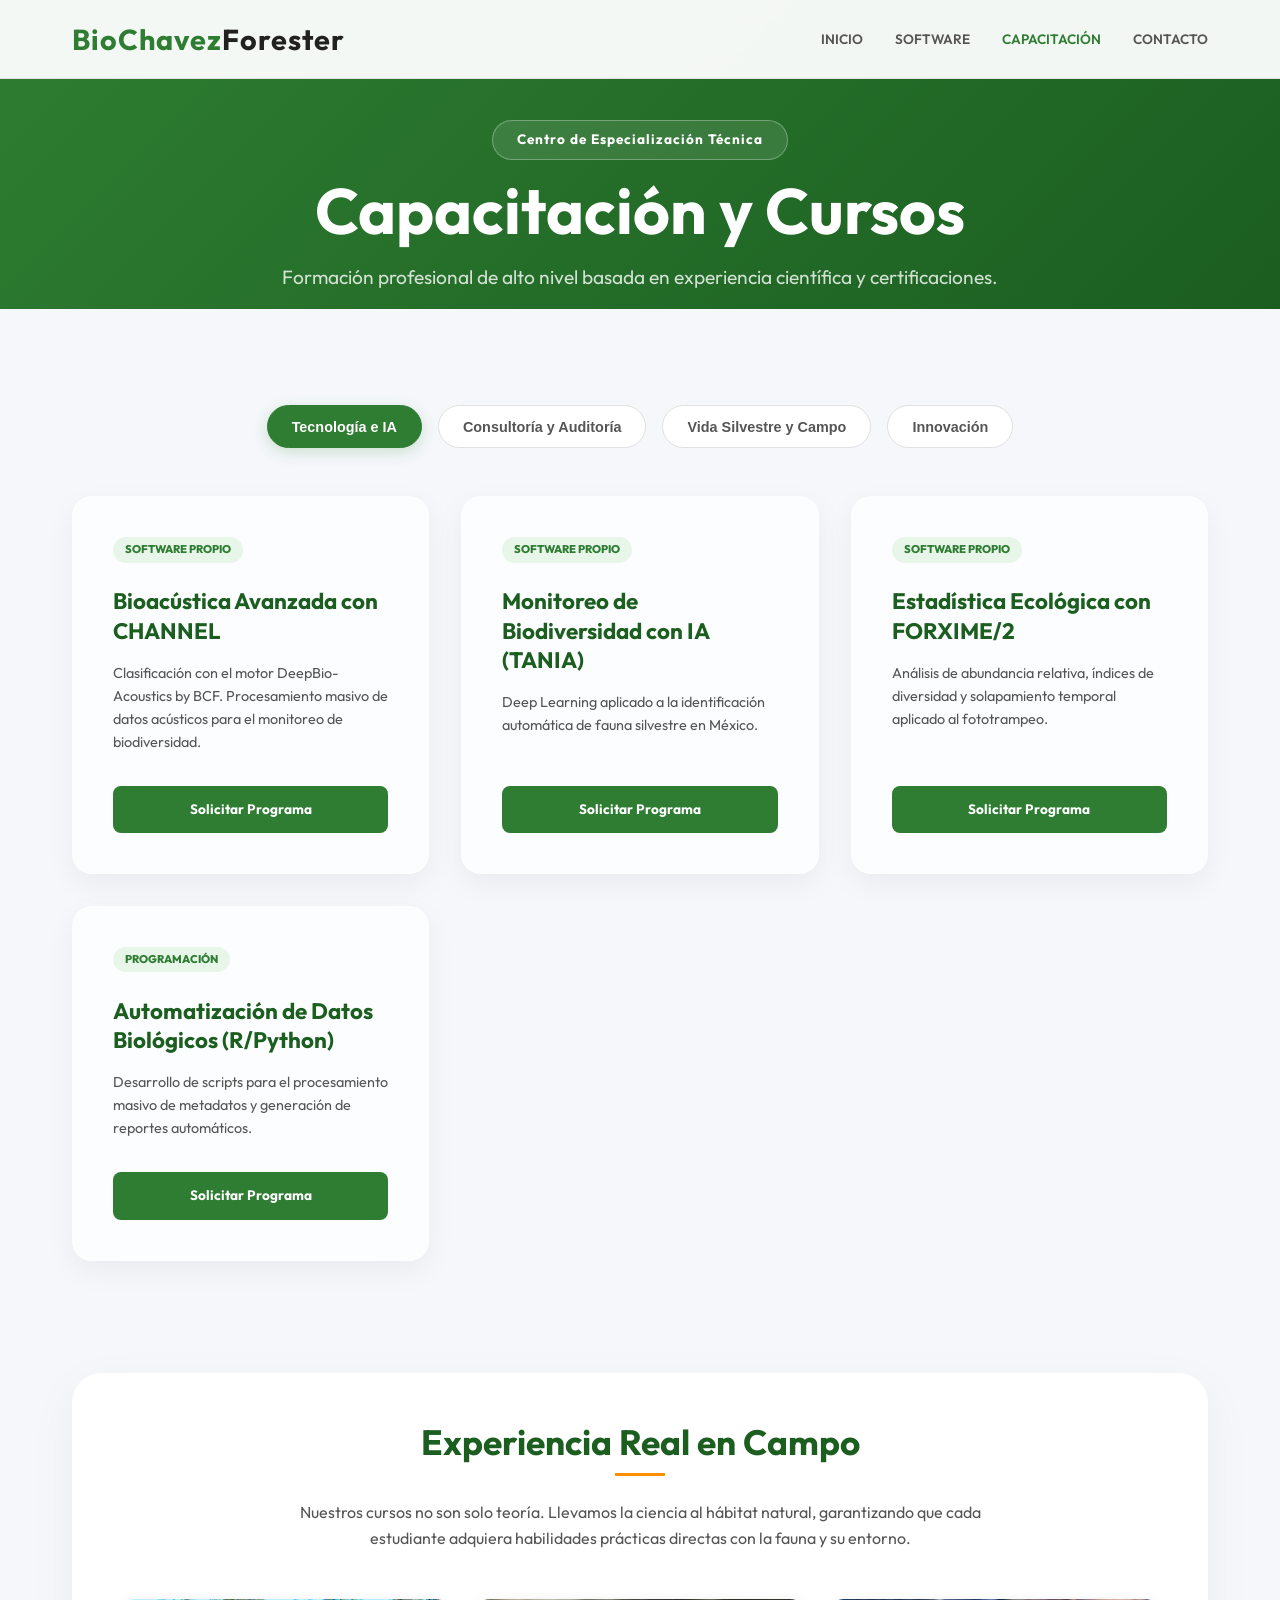
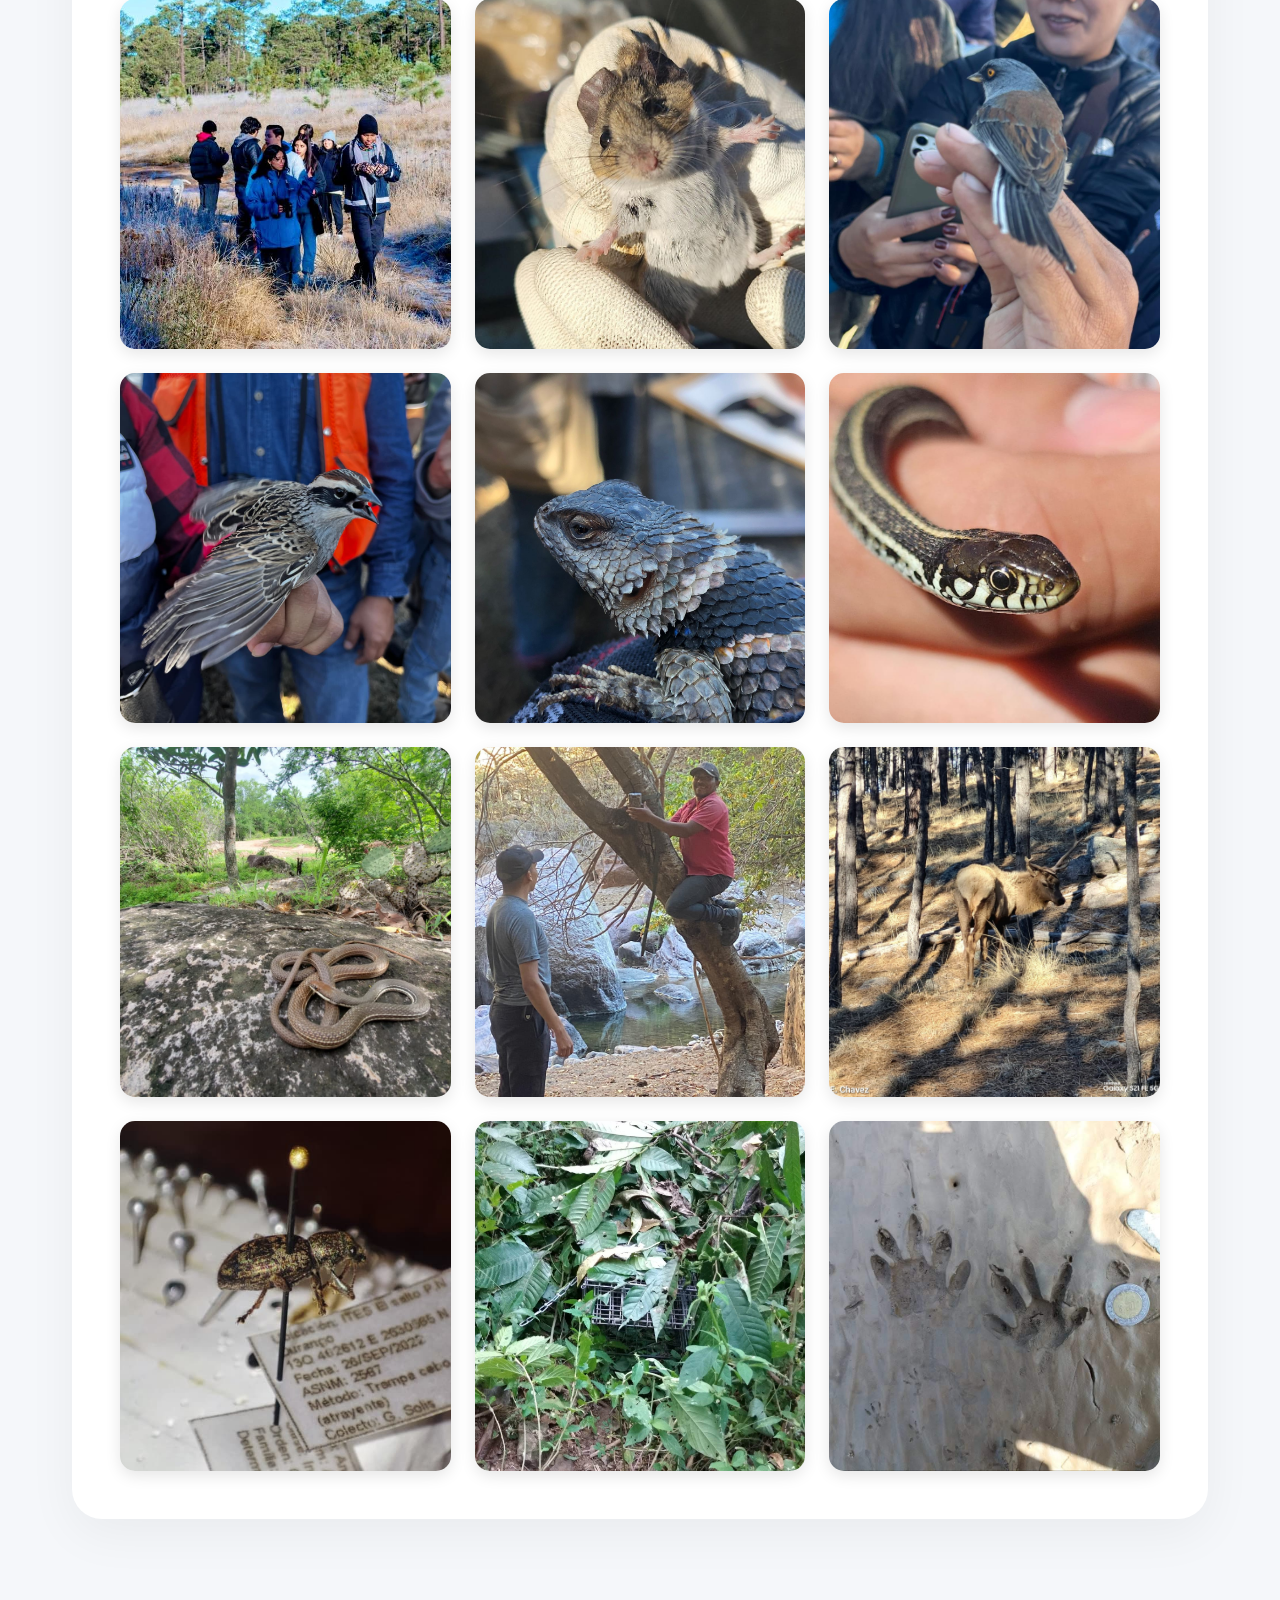
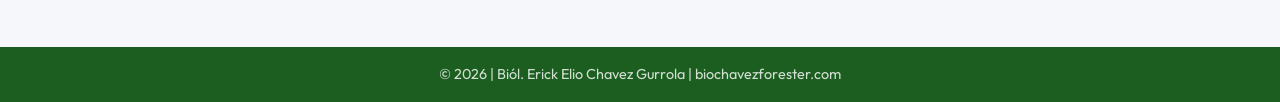
==== commit fd2bd288: "branding: rename bioacoustic model references to Motor DeepBio-Acoustics by BCF" ====
--- a/capacitacion.html
+++ b/capacitacion.html
@@ -74,7 +74,7 @@
                     <div class="course-card">
                         <span class="inst-badge">Software Propio</span>
                         <h3>Bioacústica Avanzada con CHANNEL</h3>
-                        <p>Clasificación con Google Perch V4. Procesamiento masivo de datos acústicos para el monitoreo
+                        <p>Clasificación con el motor DeepBio-Acoustics by BCF. Procesamiento masivo de datos acústicos para el monitoreo
                             de biodiversidad.</p>
                         <a href="/#contacto" class="btn-request">Solicitar Programa</a>
                     </div>
@@ -159,6 +159,12 @@
                         <a href="/#contacto" class="btn-request">Solicitar Programa</a>
                     </div>
                     <div class="course-card">
+                        <span class="inst-badge">Monitoreo</span>
+                        <h3>Diseño y despliegue de SMIB (Sistema Integral de Monitoreo de Biodiversidad)</h3>
+                        <p>Estrategias integrales y despliegue tecnológico para el monitoreo sistemático de la biodiversidad en campo.</p>
+                        <a href="/#contacto" class="btn-request">Solicitar Programa</a>
+                    </div>
+                    <div class="course-card">
                         <span class="inst-badge">Campo (UANL)</span>
                         <h3>Técnicas de Muestreo de Fauna Silvestre</h3>
                         <p>Diseño de transectos, establecimiento de estaciones de trampeo y monitoreo no invasivo.</p>
@@ -192,10 +198,9 @@
                         <a href="/#contacto" class="btn-request">Solicitar Programa</a>
                     </div>
                     <div class="course-card">
-                        <span class="inst-badge">Comunicación</span>
-                        <h3>Redes Sociales para la Enseñanza Científica</h3>
-                        <p>Uso de herramientas digitales y narrativas creativas para la educación ambiental efectiva.
-                        </p>
+                        <span class="inst-badge">Microsoft / SEP</span>
+                        <h3>Inteligencia Artificial para Docentes</h3>
+                        <p>Formación en el uso ético y pedagógico de IA; herramientas didácticas para la educación.</p>
                         <a href="/#contacto" class="btn-request">Solicitar Programa</a>
                     </div>
                 </div>
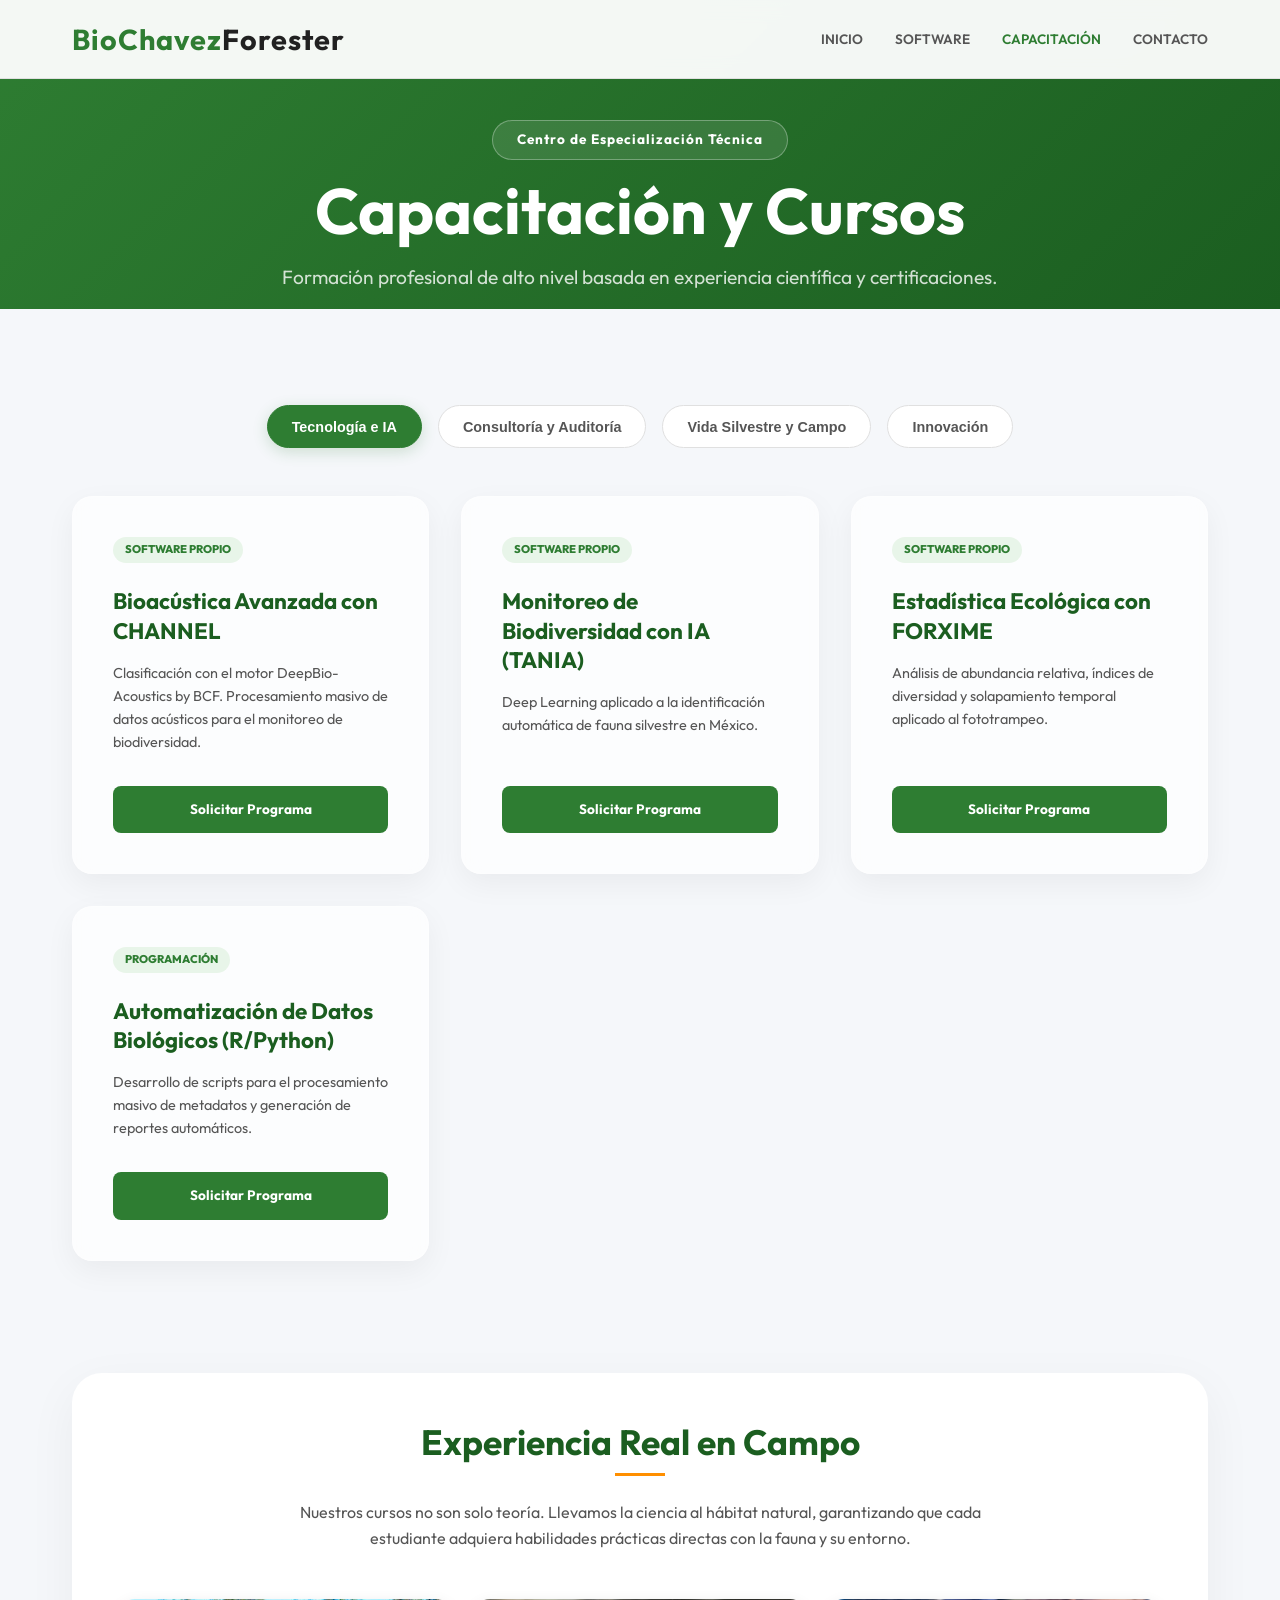
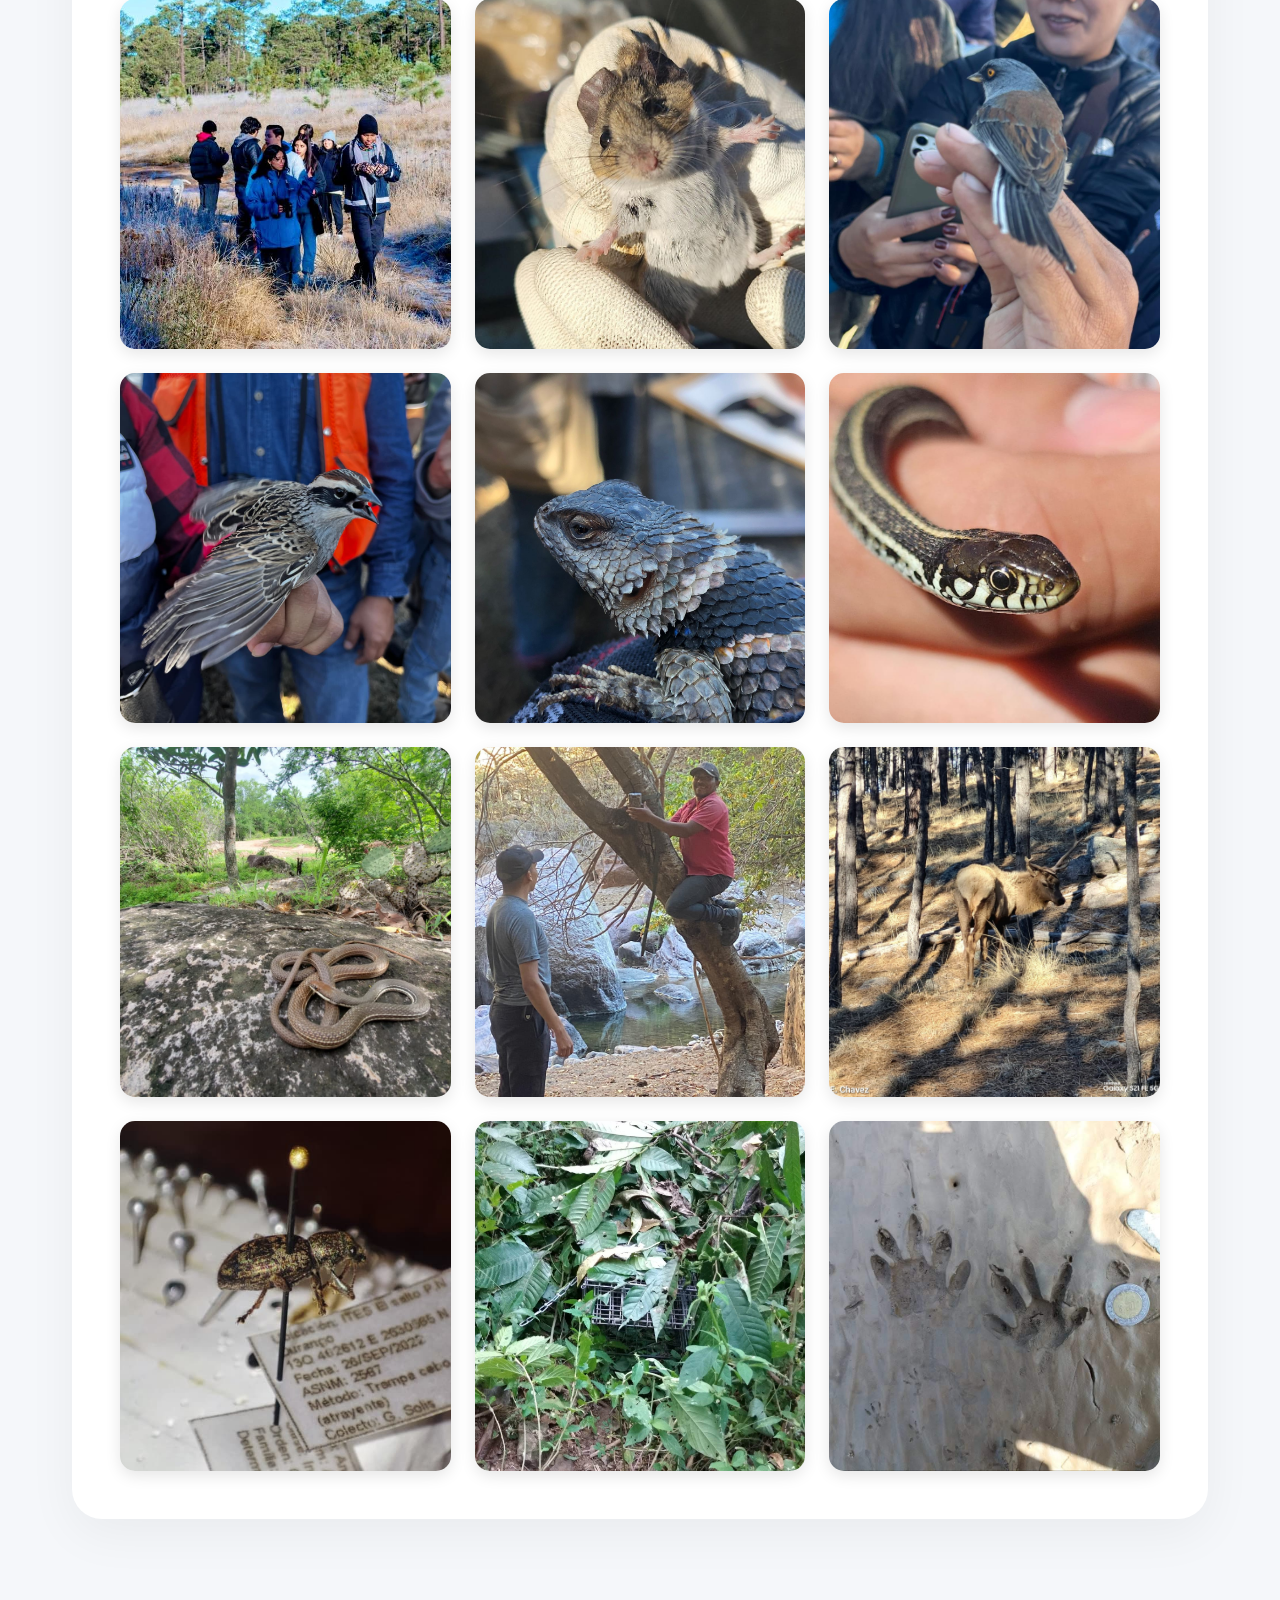
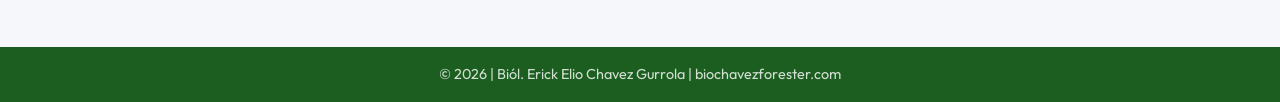
==== commit 95c2ba01: "Remover /2 de FORXIME" ====
--- a/capacitacion.html
+++ b/capacitacion.html
@@ -86,7 +86,7 @@
                     </div>
                     <div class="course-card">
                         <span class="inst-badge">Software Propio</span>
-                        <h3>Estadística Ecológica con FORXIME/2</h3>
+                        <h3>Estadística Ecológica con FORXIME</h3>
                         <p>Análisis de abundancia relativa, índices de diversidad y solapamiento temporal aplicado al
                             fototrampeo.</p>
                         <a href="/#contacto" class="btn-request">Solicitar Programa</a>
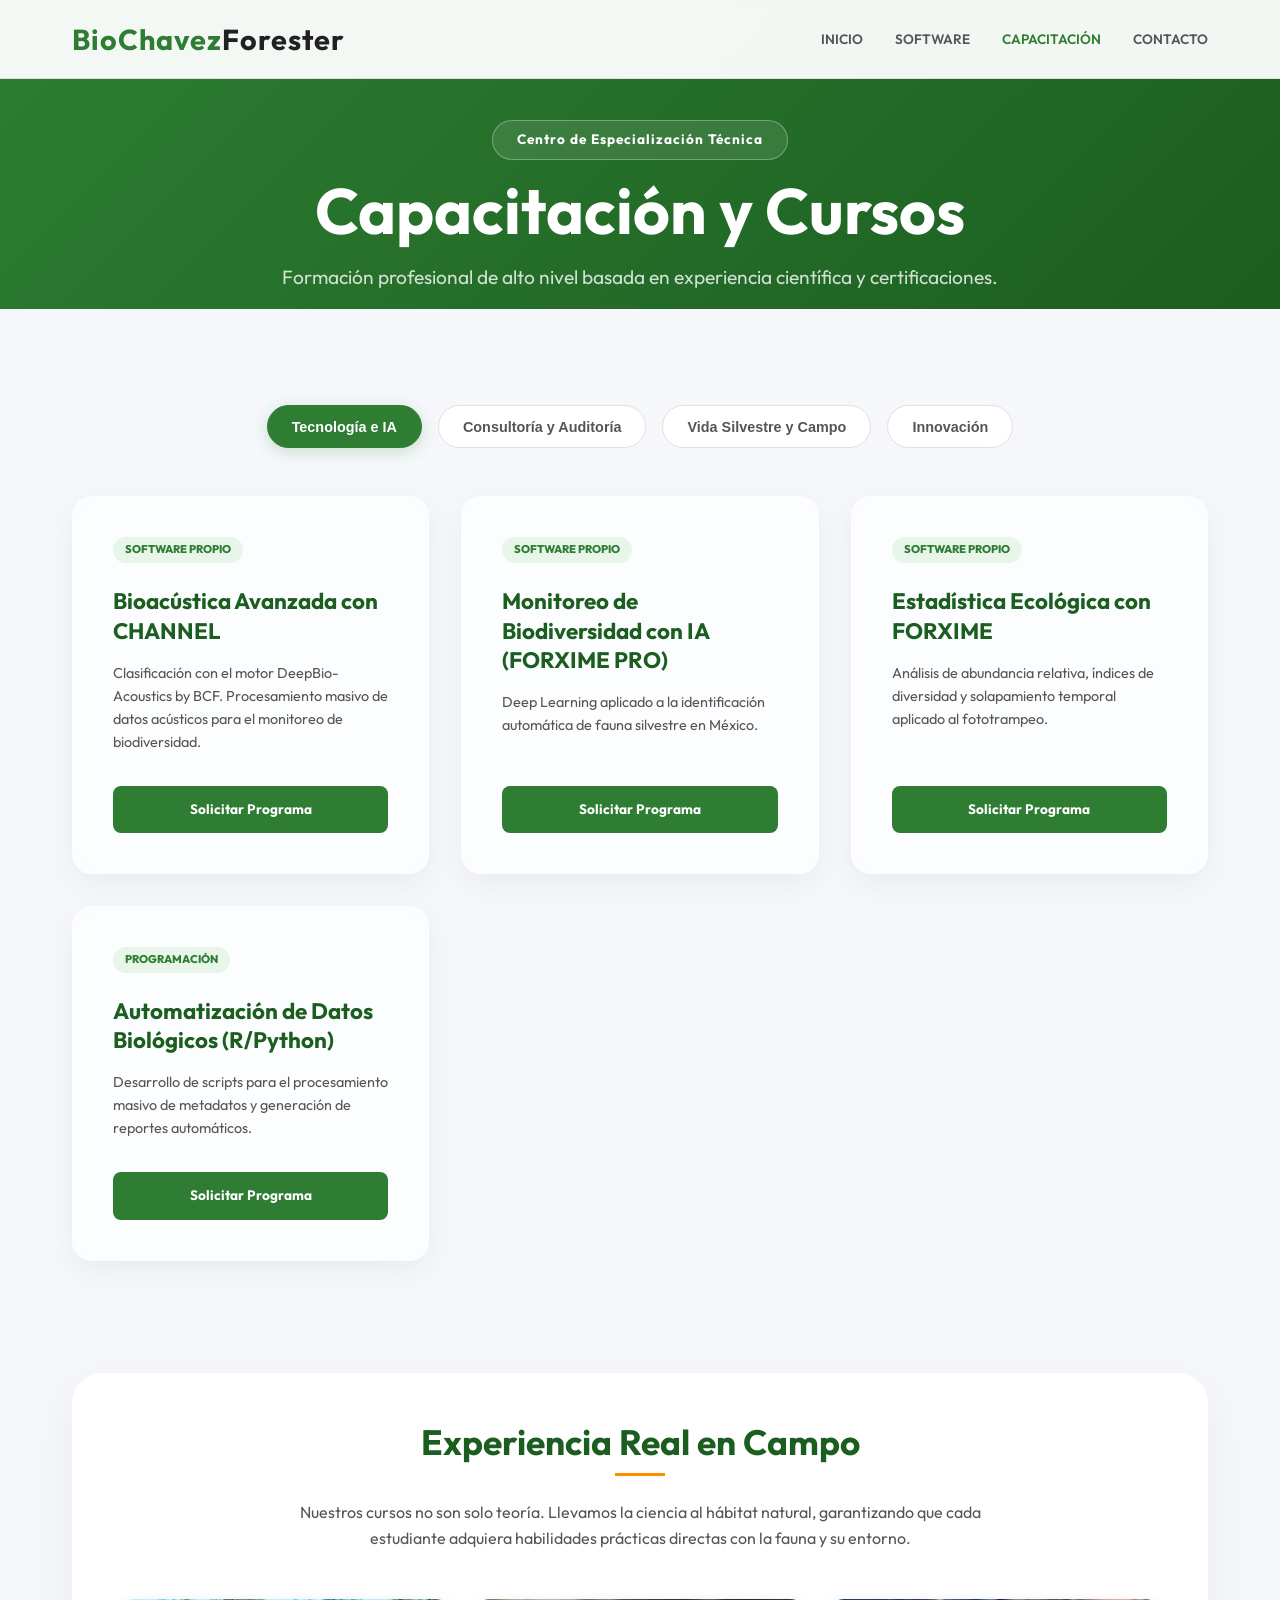
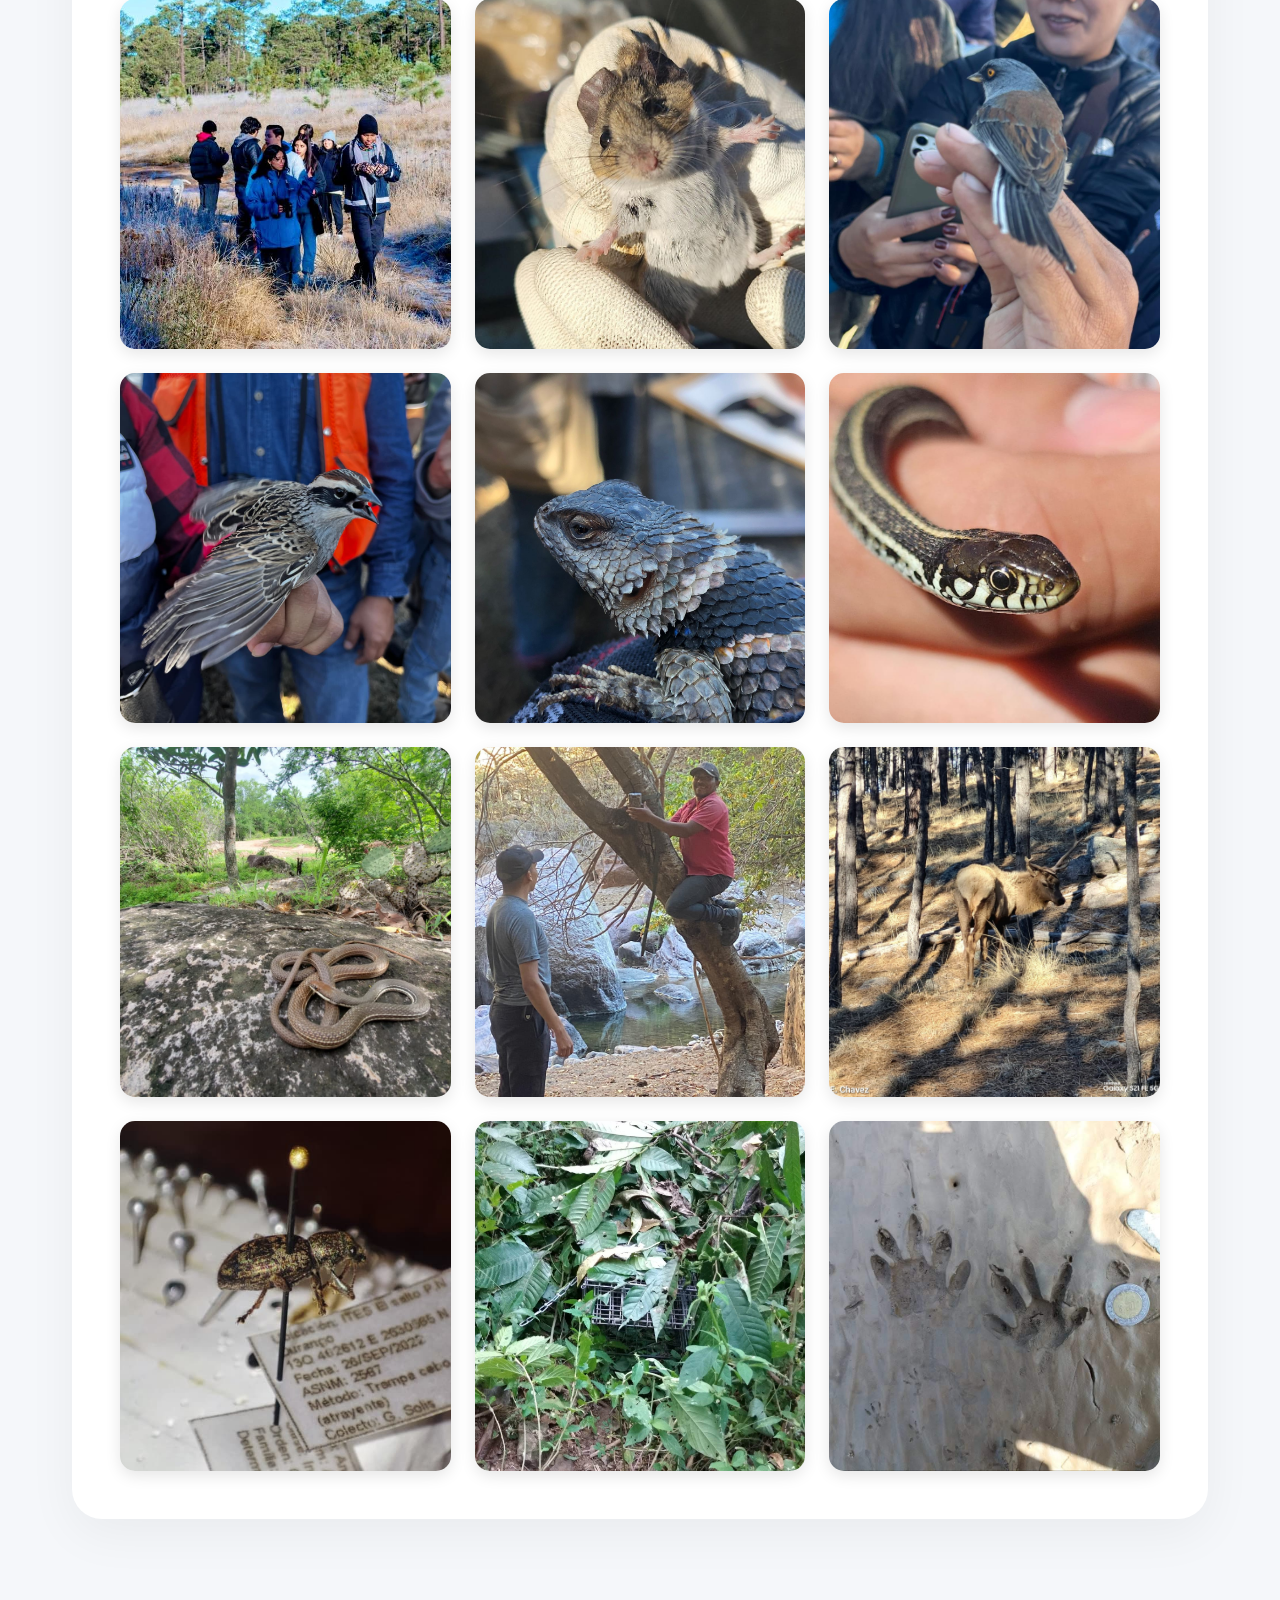
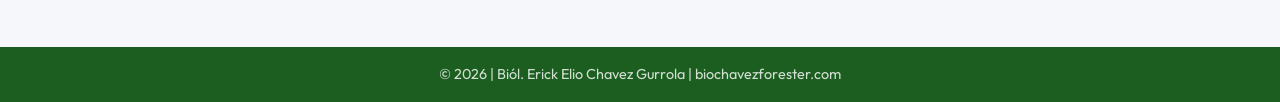
==== commit 01b4deff: "Renombrar TANIA a FORXIME PRO e integrar redirecciones" ====
--- a/capacitacion.html
+++ b/capacitacion.html
@@ -80,7 +80,7 @@
                     </div>
                     <div class="course-card">
                         <span class="inst-badge">Software Propio</span>
-                        <h3>Monitoreo de Biodiversidad con IA (TANIA)</h3>
+                        <h3>Monitoreo de Biodiversidad con IA (FORXIME PRO)</h3>
                         <p>Deep Learning aplicado a la identificación automática de fauna silvestre en México.</p>
                         <a href="/#contacto" class="btn-request">Solicitar Programa</a>
                     </div>
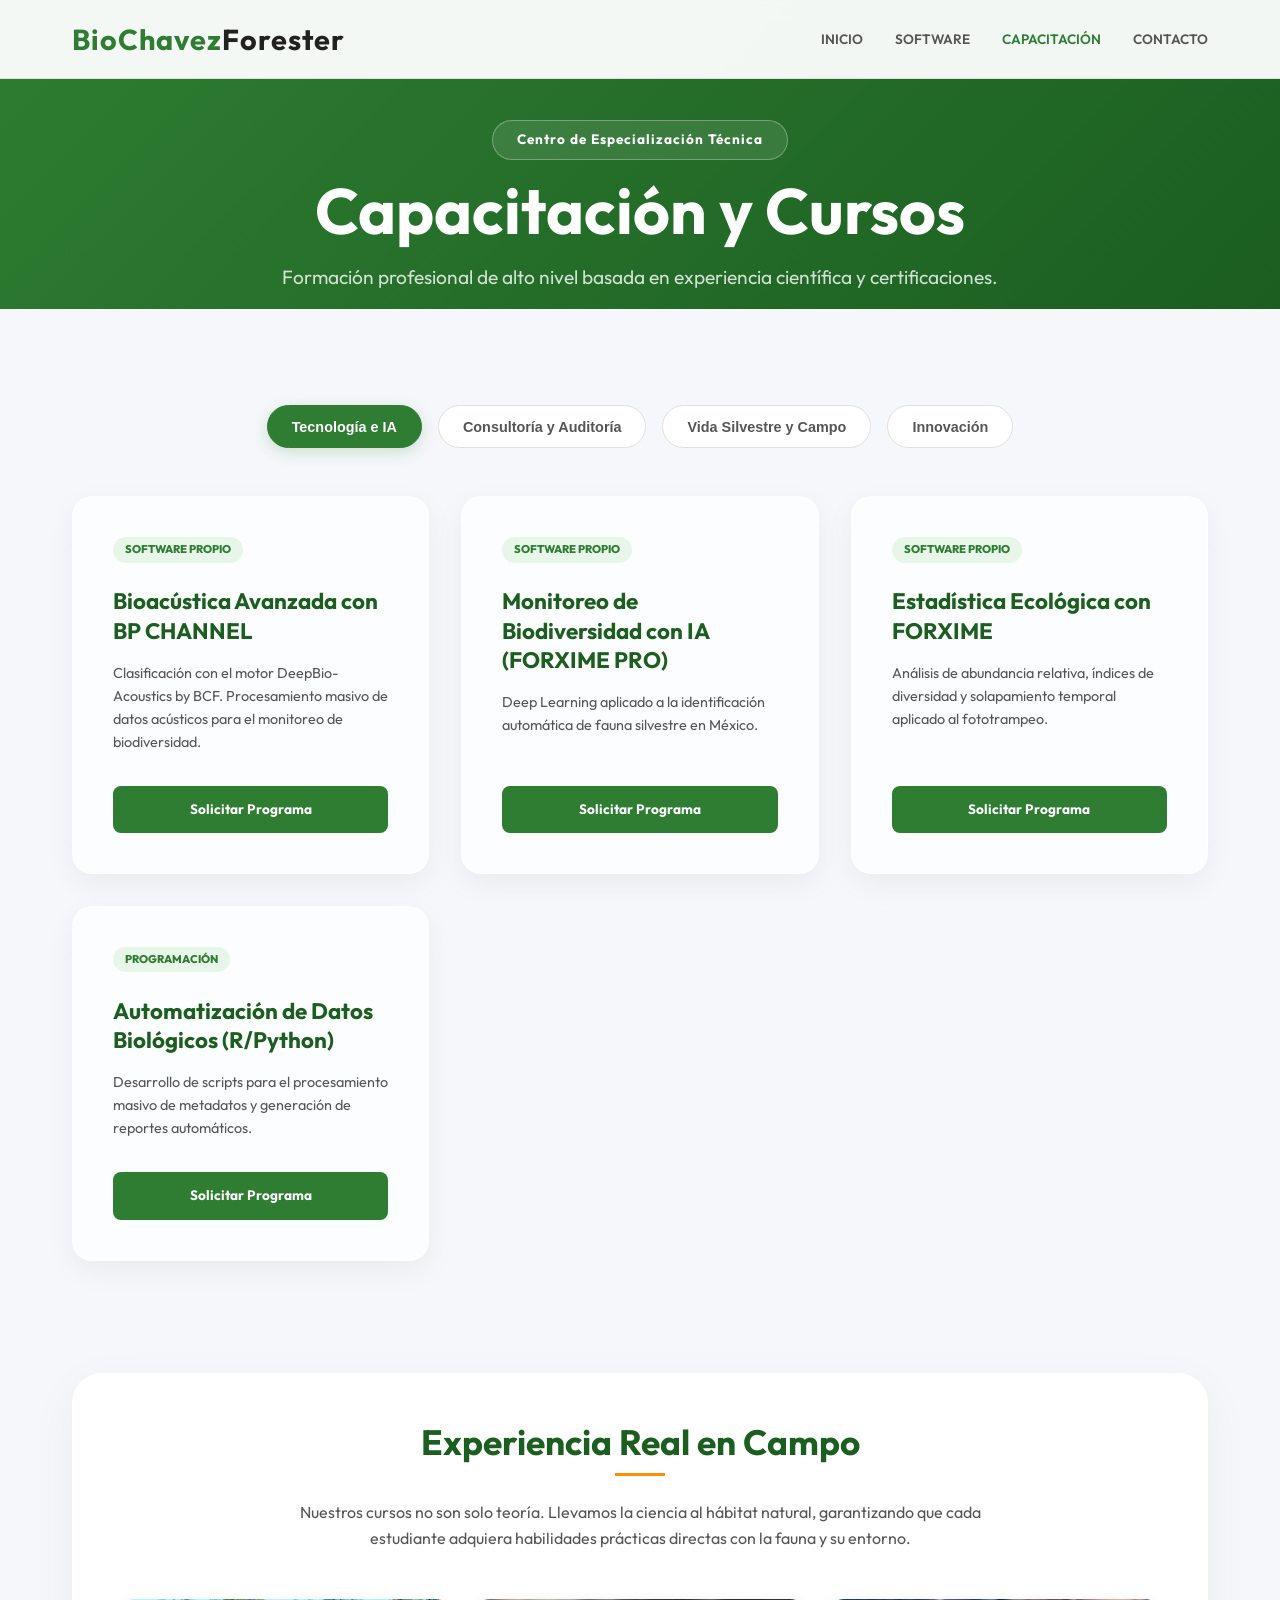
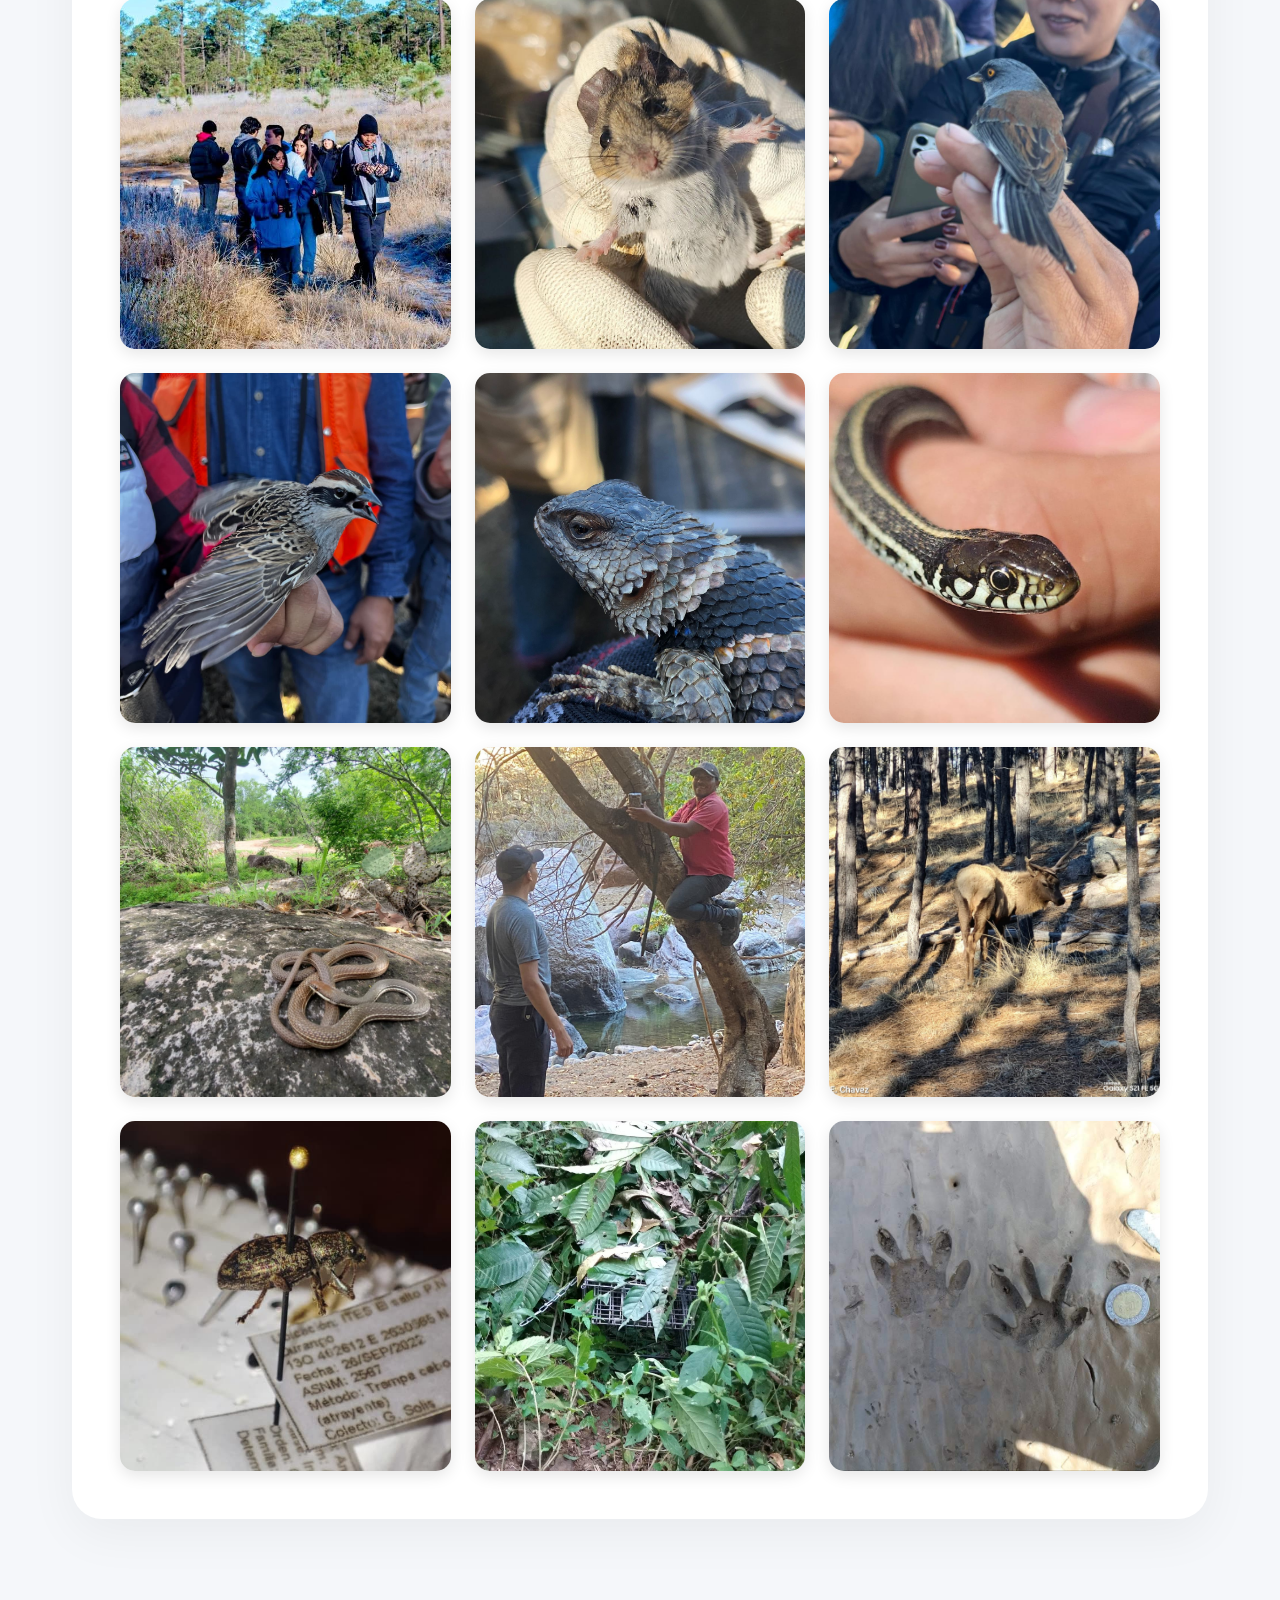
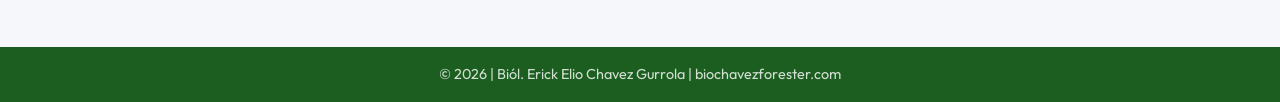
==== commit 165e1128: "Update name to BP CHANNEL (Bioacoustic Processor)" ====
--- a/capacitacion.html
+++ b/capacitacion.html
@@ -73,7 +73,7 @@
                 <div class="course-grid">
                     <div class="course-card">
                         <span class="inst-badge">Software Propio</span>
-                        <h3>Bioacústica Avanzada con CHANNEL</h3>
+                        <h3>Bioacústica Avanzada con BP CHANNEL</h3>
                         <p>Clasificación con el motor DeepBio-Acoustics by BCF. Procesamiento masivo de datos acústicos para el monitoreo
                             de biodiversidad.</p>
                         <a href="/#contacto" class="btn-request">Solicitar Programa</a>
--- a/styles.css
+++ b/styles.css
@@ -613,6 +613,33 @@
 .hamburger {
     display: none;
     cursor: pointer;
+    background: none;
+    border: none;
+    padding: 0.5rem;
+    z-index: 1100;
+}
+
+.hamburger span {
+    display: block;
+    width: 25px;
+    height: 3px;
+    background-color: var(--primary-green);
+    margin: 5px 0;
+    transition: all 0.3s ease;
+    border-radius: 2px;
+}
+
+/* Transformar hamburguesa a X cuando esté activo */
+.hamburger.toggle span:nth-child(1) {
+    transform: rotate(-45deg) translate(-5px, 6px);
+}
+
+.hamburger.toggle span:nth-child(2) {
+    opacity: 0;
+}
+
+.hamburger.toggle span:nth-child(3) {
+    transform: rotate(45deg) translate(-5px, -6px);
 }
 
 @keyframes fadeInUp {
